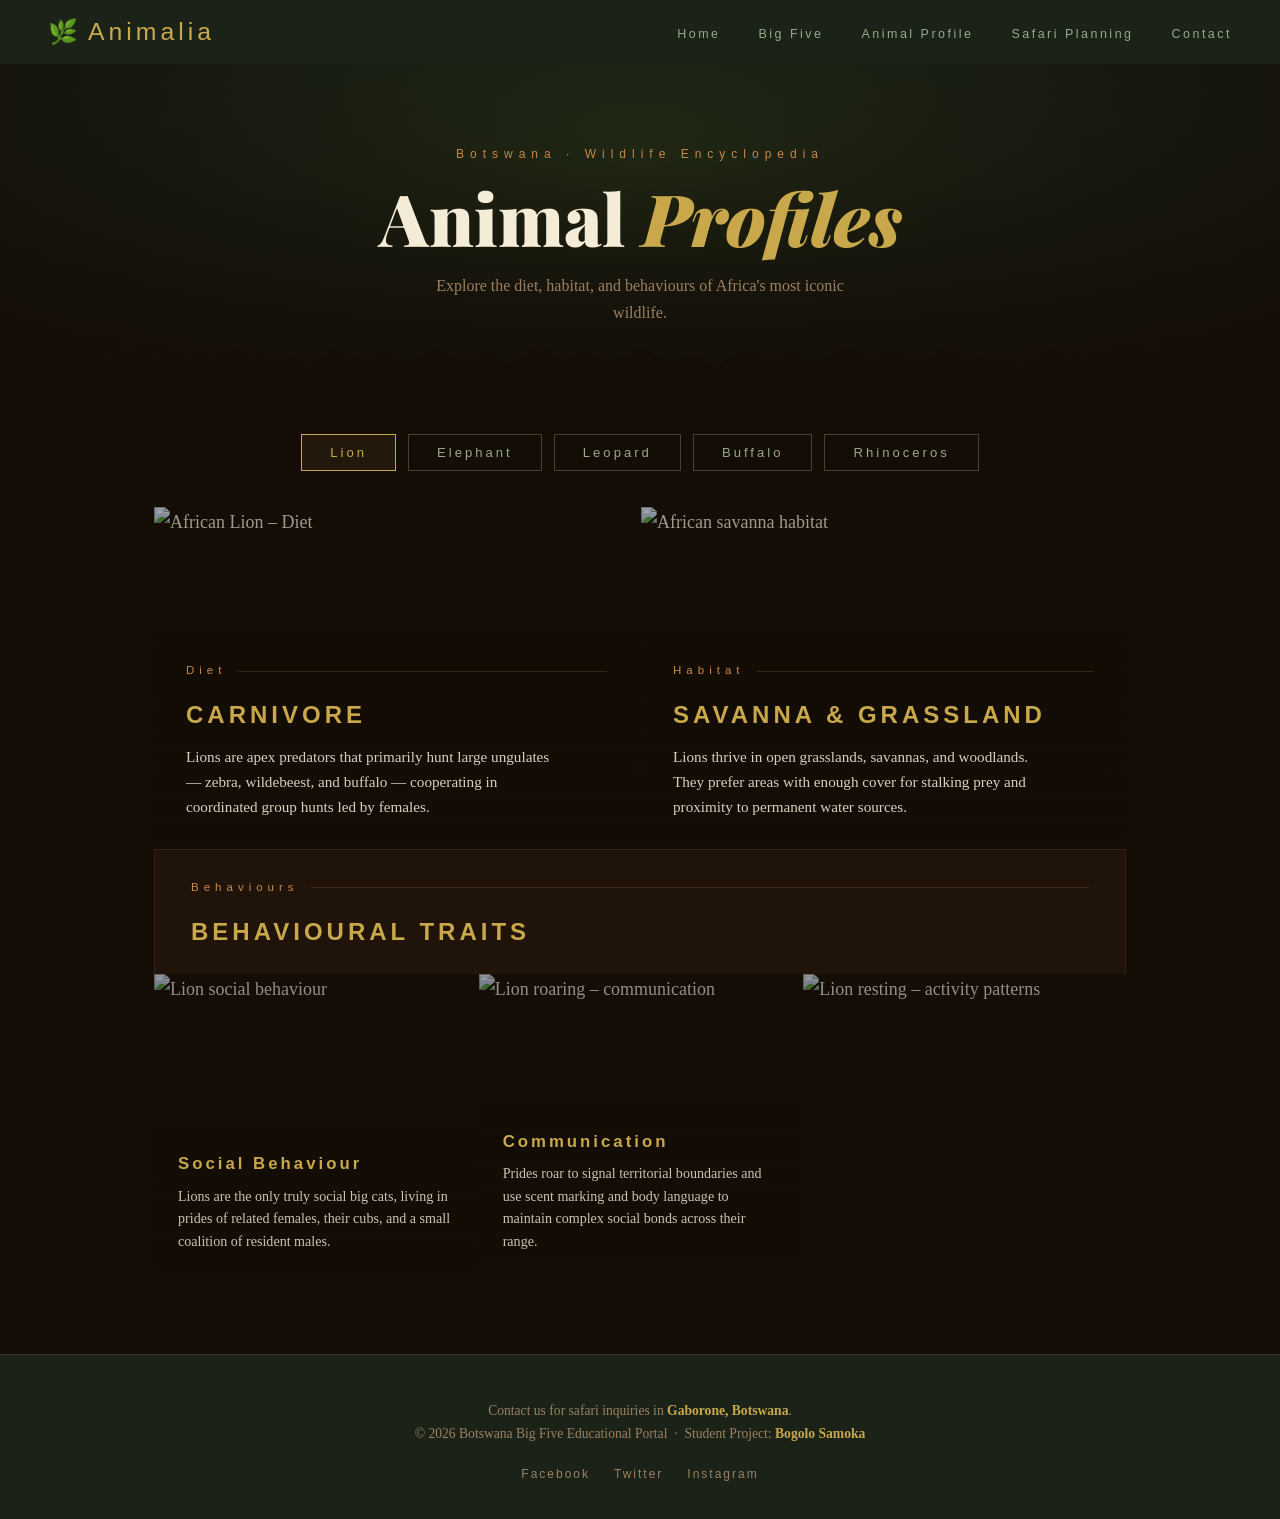
==== animalprofile.html @ 5bbbfb53 "Update animalprofile.html" ====
<!DOCTYPE html>
<html lang="en">
<head>
  <meta charset="UTF-8">
  <meta name="viewport" content="width=device-width, initial-scale=1.0">
  <title>Animal Profile | Animalia</title>
  <link rel="stylesheet" href="animalprofile.css">
  <link href="https://fonts.googleapis.com/css2?family=Playfair+Display:ital,wght@0,400;0,600;0,700;1,400&family=Jost:wght@300;400;500;600&display=swap" rel="stylesheet">
  
</head>
<body>

  <!-- ── HEADER ── -->
  <header>
    <div id="brand-area">
      <span class="leaf-icon">🌿</span>
      <h1>Animalia</h1>
    </div>
    <nav id="main-navigation">
      <ul>
        <li><a href="index.html">Home</a></li>
        <li><a href="bigfive.html">Big Five</a></li>
        <li><a href="animalprofile.html">Animal Profile</a></li>
        <li><a href="safari.html">Safari Planning</a></li>
        <li><a href="contact.html">Contact</a></li>
      </ul>
    </nav>
  </header>

  <!-- ── HERO ── -->
  <div class="page-hero">
    <span class="hero-tag">Botswana · Wildlife Encyclopedia</span>
    <h2>Animal <em>Profiles</em></h2>
    <p class="hero-sub">Explore the diet, habitat, and behaviours of Africa's most iconic wildlife.</p>
  </div>

  <!-- ── SELECTOR ── -->
  <nav id="animal-selector">
    <button class="active" onclick="showAnimal('lion', this)">Lion</button>
    <button onclick="showAnimal('elephant', this)">Elephant</button>
    <button onclick="showAnimal('leopard', this)">Leopard</button>
    <button onclick="showAnimal('buffalo', this)">Buffalo</button>
    <button onclick="showAnimal('rhino', this)">Rhinoceros</button>
  </nav>

  <main>

    <!-- ══════════════════════ LION ══════════════════════ -->
    <div id="panel-lion" class="animal-panel visible">

      <div class="info-row">
        <article id="lion-diet" class="info-card">
          <img src="https://www.krugerpark.co.za/images/male-lion-shem-compion-786x500.jpg?t=1779124045"
               alt="African Lion – Diet" loading="lazy">
          <div class="info-card-body">
            <div class="section-label">Diet</div>
            <h3>CARNIVORE</h3>
            <p>Lions are apex predators that primarily hunt large ungulates — zebra, wildebeest, and buffalo — cooperating in coordinated group hunts led by females.</p>
          </div>
        </article>

        <article id="lion-habitat" class="info-card">
          <img src="https://www.krugerpark.co.za/images/male-lion-shem-compion-786x500.jpg?t=1779124045"
               alt="African savanna habitat" loading="lazy">
          <div class="info-card-body">
            <div class="section-label">Habitat</div>
            <h3>SAVANNA &amp; GRASSLAND</h3>
            <p>Lions thrive in open grasslands, savannas, and woodlands. They prefer areas with enough cover for stalking prey and proximity to permanent water sources.</p>
          </div>
        </article>
      </div>

      <section class="behaviours-section">
        <div class="behaviours-header">
          <div class="section-label">Behaviours</div>
          <h3>BEHAVIOURAL TRAITS</h3>
        </div>
        <div class="behaviours-grid">
          <div class="behaviour-card">
            <img src="https://www.krugerpark.co.za/images/male-lion-shem-compion-786x500.jpg?t=1779124045"
                 alt="Lion social behaviour" loading="lazy">
            <div class="behaviour-card-body">
              <h4>Social Behaviour</h4>
              <p>Lions are the only truly social big cats, living in prides of related females, their cubs, and a small coalition of resident males.</p>
            </div>
          </div>
          <div class="behaviour-card">
            <img src="https://www.krugerpark.co.za/images/male-lion-shem-compion-786x500.jpg?t=1779124045"
                 alt="Lion roaring – communication" loading="lazy">
            <div class="behaviour-card-body">
              <h4>Communication</h4>
              <p>Prides roar to signal territorial boundaries and use scent marking and body language to maintain complex social bonds across their range.</p>
            </div>
          </div>
          <div class="behaviour-card">
            <img src="https://upload.wikimedia.org/wikipedia/commons/thumb/a/a7/Camponotus_flavomarginatus_ant.jpg/800px-Camponotus_flavomarginatus_ant.jpg"
                 alt="Lion resting – activity patterns" loading="lazy"
                 onerror="this.src='https://upload.wikimedia.org/wikipedia/commons/thumb/b/b2/Lion_waiting_in_Namibia.jpg/800px-Lion_waiting_in_Namibia.jpg'">
            <img src="https://www.krugerpark.co.za/images/male-lion-shem-compion-786x500.jpg?t=1779124045g"
                 alt="Lion resting – activity patterns" loading="lazy" style="position:absolute;inset:0;z-index:0;">
            <div class="behaviour-card-body" style="z-index:2;position:relative;">
              <h4>Activity Patterns</h4>
              <p>Lions are crepuscular — most active at dawn and dusk — and may rest for up to 20 hours per day to conserve energy in the heat.</p>
            </div>
          </div>
        </div>
      </section>
    </div>

    <!-- ══════════════════════ ELEPHANT ══════════════════════ -->
    <div id="panel-elephant" class="animal-panel">

      <div class="info-row">
        <article class="info-card">
          <img src="https://upload.wikimedia.org/wikipedia/commons/thumb/3/37/African_Bush_Elephant.jpg/1280px-African_Bush_Elephant.jpg"
               alt="African Elephant feeding" loading="lazy">
          <div class="info-card-body">
            <div class="section-label">Diet</div>
            <h3>HERBIVORE</h3>
            <p>Elephants are bulk herbivores consuming up to 136 kg of vegetation daily — grasses, leaves, bark, and fruit — spending up to 18 hours feeding.</p>
          </div>
        </article>

        <article class="info-card">
          <img src="https://www.krugerpark.co.za/images/elephant-bathing-roger-delaharpe-590x390.jpg?t=1779137424"
               alt="Elephant in savanna habitat" loading="lazy">
          <div class="info-card-body">
            <div class="section-label">Habitat</div>
            <h3>DIVERSE LANDSCAPES</h3>
            <p>African elephants inhabit diverse ecosystems — from the Chobe floodplains of Botswana to dense woodland and arid scrubland — always near water.</p>
          </div>
        </article>
      </div>

      <section class="behaviours-section">
        <div class="behaviours-header">
          <div class="section-label">Behaviours</div>
          <h3>BEHAVIOURAL TRAITS</h3>
        </div>
        <div class="behaviours-grid">
          <div class="behaviour-card">
            <img src="https://www.krugerpark.co.za/images/elephant-bathing-roger-delaharpe-590x390.jpg?t=1779137424"
                 alt="Elephant herd – social behaviour" loading="lazy">
            <div class="behaviour-card-body">
              <h4>Social Behaviour</h4>
              <p>Elephants live in matriarchal herds led by the oldest female. Family bonds are intense — herds cooperate in raising calves and defending against predators.</p>
            </div>
          </div>
          <div class="behaviour-card">
            <img src="https://www.krugerpark.co.za/images/elephant-bathing-roger-delaharpe-590x390.jpg?t=1779137424"
                 alt="Elephants communicating" loading="lazy">
            <div class="behaviour-card-body">
              <h4>Communication</h4>
              <p>Elephants communicate through low-frequency infrasound rumbles that travel kilometres, as well as touch, visual signals, and chemical cues.</p>
            </div>
          </div>
          <div class="behaviour-card">
            <img src="https://www.krugerpark.co.za/images/elephant-bathing-roger-delaharpe-590x390.jpg?t=1779137424"
                 alt="Elephant activity patterns" loading="lazy">
            <div class="behaviour-card-body">
              <h4>Activity Patterns</h4>
              <p>Largely diurnal but also active at night, elephants migrate seasonally following rainfall and vegetation, covering vast distances across borders.</p>
            </div>
          </div>
        </div>
      </section>
    </div>

    <!-- ══════════════════════ LEOPARD ══════════════════════ -->
    <div id="panel-leopard" class="animal-panel">

      <div class="info-row">
        <article class="info-card">
          <img src="https://www.krugerpark.co.za/images/leopard-stalking-shem-compion-590x390.jpg?t=1778982973"
               alt="Leopard hunting" loading="lazy">
          <div class="info-card-body">
            <div class="section-label">Diet</div>
            <h3>OPPORTUNISTIC CARNIVORE</h3>
            <p>Leopards are versatile hunters preying on over 90 recorded species — from small rodents to medium-sized antelope — and hoist kills into trees to avoid scavengers.</p>
          </div>
        </article>

        <article class="info-card">
          <img src="https://www.krugerpark.co.za/images/leopard-stalking-shem-compion-590x390.jpg?t=1778982973"
               alt="Leopard forest habitat" loading="lazy">
          <div class="info-card-body">
            <div class="section-label">Habitat</div>
            <h3>ADAPTABLE TERRAIN</h3>
            <p>The most habitat-adaptable big cat, leopards thrive in rainforest, thornbush, rocky outcrops, and semi-arid savanna from the Cape to the Sahara.</p>
          </div>
        </article>
      </div>

      <section class="behaviours-section">
        <div class="behaviours-header">
          <div class="section-label">Behaviours</div>
          <h3>BEHAVIOURAL TRAITS</h3>
        </div>
        <div class="behaviours-grid">
          <div class="behaviour-card">
            <img src="https://www.krugerpark.co.za/images/leopard-stalking-shem-compion-590x390.jpg?t=1778982973"
                 alt="Solitary leopard" loading="lazy">
            <div class="behaviour-card-body">
              <h4>Social Behaviour</h4>
              <p>Fiercely solitary and territorial, leopards overlap home ranges only briefly to mate. Females raise cubs alone for up to two years.</p>
            </div>
          </div>
          <div class="behaviour-card">
            <img src="https://www.krugerpark.co.za/images/leopard-stalking-shem-compion-590x390.jpg?t=1778982973"
                 alt="Leopard scent marking" loading="lazy">
            <div class="behaviour-card-body">
              <h4>Communication</h4>
              <p>Leopards communicate through rasping cough-like calls, scent deposits on trees, and scratch marks to advertise territory and reproductive status.</p>
            </div>
          </div>
          <div class="behaviour-card">
            <img src="https://www.krugerpark.co.za/images/leopard-stalking-shem-compion-590x390.jpg?t=1778982973"
                 alt="Nocturnal leopard" loading="lazy">
            <div class="behaviour-card-body">
              <h4>Activity Patterns</h4>
              <p>Primarily nocturnal and crepuscular, leopards rest in dense vegetation or trees during the heat of the day, making them exceptionally difficult to spot.</p>
            </div>
          </div>
        </div>
      </section>
    </div>

    <!-- ══════════════════════ BUFFALO ══════════════════════ -->
    <div id="panel-buffalo" class="animal-panel">

      <div class="info-row">
        <article class="info-card">
          <img src="https://www.krugerpark.co.za/images/buffalo-roger-de-la-harpe-590x390.jpg?t=1778924191"
               alt="African Buffalo grazing" loading="lazy">
          <div class="info-card-body">
            <div class="section-label">Diet</div>
            <h3>BULK GRAZER</h3>
            <p>Buffalo are non-selective bulk grazers consuming coarse, tall grasses that other ungulates avoid — a critical ecological role in managing savanna vegetation.</p>
          </div>
        </article>

        <article class="info-card">
          <img src="https://www.krugerpark.co.za/images/buffalo-roger-de-la-harpe-590x390.jpg?t=1778924191"
               alt="Buffalo grassland habitat" loading="lazy">
          <div class="info-card-body">
            <div class="section-label">Habitat</div>
            <h3>FLOODPLAINS &amp; WOODLAND</h3>
            <p>Buffalo depend on access to permanent water and nutritious grasses, inhabiting floodplains, riverine forest, and mixed bushveld across sub-Saharan Africa.</p>
          </div>
        </article>
      </div>

      <section class="behaviours-section">
        <div class="behaviours-header">
          <div class="section-label">Behaviours</div>
          <h3>BEHAVIOURAL TRAITS</h3>
        </div>
        <div class="behaviours-grid">
          <div class="behaviour-card">
            <img src="https://www.krugerpark.co.za/images/buffalo-roger-de-la-harpe-590x390.jpg?t=1778924191"
                 alt="Buffalo herd" loading="lazy">
            <div class="behaviour-card-body">
              <h4>Social Behaviour</h4>
              <p>Buffalo form massive herds of hundreds to thousands, displaying remarkable collective decision-making — the herd "votes" on direction of travel by standing and gazing.</p>
            </div>
          </div>
          <div class="behaviour-card">
            <img src="https://www.krugerpark.co.za/images/buffalo-roger-de-la-harpe-590x390.jpg?t=1778924191"
                 alt="Buffalo communication" loading="lazy">
            <div class="behaviour-card-body">
              <h4>Communication</h4>
              <p>Buffalo communicate using a range of bellows, grunts, and body postures. Alarm calls trigger rapid defensive formations to protect calves from predators.</p>
            </div>
          </div>
          <div class="behaviour-card">
            <img src="https://www.krugerpark.co.za/images/buffalo-roger-de-la-harpe-590x390.jpg?t=1778924191"
                 alt="Buffalo wallowing" loading="lazy">
            <div class="behaviour-card-body">
              <h4>Activity Patterns</h4>
              <p>Mainly crepuscular grazers, buffalo wallow in mud and water during the heat of the day — a behaviour that regulates body temperature and removes parasites.</p>
            </div>
          </div>
        </div>
      </section>
    </div>

    <!-- ══════════════════════ RHINO ══════════════════════ -->
    <div id="panel-rhino" class="animal-panel">

      <div class="info-row">
        <article class="info-card">
          <img src="https://www.krugerpark.co.za/images/rhino-family-roger-delaharpe-590x390.jpg?t=1779097775"
               alt="Black Rhinoceros browsing" loading="lazy">
          <div class="info-card-body">
            <div class="section-label">Diet</div>
            <h3>BROWSER</h3>
            <p>The black rhino is a selective browser, using its hooked prehensile upper lip to grasp leaves, shoots, and branches from thorny bushes and trees.</p>
          </div>
        </article>

        <article class="info-card">
          <img src="https://www.krugerpark.co.za/images/rhino-family-roger-delaharpe-590x390.jpg?t=1779097775"
               alt="Rhino in scrubland habitat" loading="lazy">
          <div class="info-card-body">
            <div class="section-label">Habitat</div>
            <h3>BUSHVELD &amp; THORNBUSH</h3>
            <p>Black rhinos favour dense thornbush, semi-arid scrubland, and rocky hillsides. Botswana's dedicated sanctuaries provide secure habitats for reintroduced populations.</p>
          </div>
        </article>
      </div>

      <section class="behaviours-section">
        <div class="behaviours-header">
          <div class="section-label">Behaviours</div>
          <h3>BEHAVIOURAL TRAITS</h3>
        </div>
        <div class="behaviours-grid">
          <div class="behaviour-card">
            <img src="https://www.krugerpark.co.za/images/rhino-family-roger-delaharpe-590x390.jpg?t=1779097775"
                 alt="Solitary rhino" loading="lazy">
            <div class="behaviour-card-body">
              <h4>Social Behaviour</h4>
              <p>Black rhinos are largely solitary and territorial. Mothers and calves form the only lasting bond, with calves remaining dependent for two to three years.</p>
            </div>
          </div>
          <div class="behaviour-card">
            <img src="https://www.krugerpark.co.za/images/rhino-family-roger-delaharpe-590x390.jpg?t=1779097775"
                 alt="Rhino scent marking" loading="lazy">
            <div class="behaviour-card-body">
              <h4>Communication</h4>
              <p>Rhinos rely heavily on scent — using dung middens and urine spraying to communicate territory, sex, and reproductive state to other individuals.</p>
            </div>
          </div>
          <div class="behaviour-card">
            <img src="https://www.krugerpark.co.za/images/rhino-family-roger-delaharpe-590x390.jpg?t=1779097775"
                 alt="Rhino wallowing" loading="lazy">
            <div class="behaviour-card-body">
              <h4>Activity Patterns</h4>
              <p>Rhinos are most active at night and during cooler morning and evening hours, spending midday wallowing in mud holes to stay cool and protect against insects.</p>
            </div>
          </div>
        </div>
      </section>
    </div>

  </main>

  <!-- ── FOOTER ── -->
  <footer>
    <section id="contact-info">
      <p>Contact us for safari inquiries in <strong>Gaborone, Botswana</strong>.</p>
      <p>&copy; 2026 Botswana Big Five Educational Portal &nbsp;·&nbsp; Student Project: <strong>Bogolo Samoka</strong></p>
    </section>
    <nav id="social-links">
      <a href="#">Facebook</a>
      <a href="#">Twitter</a>
      <a href="#">Instagram</a>
    </nav>
  </footer>

  <script>
    function showAnimal(id, btn) {
      // Hide all panels
      document.querySelectorAll('.animal-panel').forEach(p => p.classList.remove('visible'));
      // Deactivate all buttons
      document.querySelectorAll('#animal-selector button').forEach(b => b.classList.remove('active'));
      // Show selected panel
      const panel = document.getElementById('panel-' + id);
      if (panel) {
        panel.classList.add('visible');
        // Re-trigger animation
        panel.style.animation = 'none';
        panel.offsetHeight; // reflow
        panel.style.animation = '';
      }
      // Activate button
      btn.classList.add('active');
    }
  </script>

</body>
</html>
---- animalprofile.css ----
:root {
      --savanna:  #C8874A;
      --earth:    #7A4E2D;
      --dusk:     #2C1A0E;
      --night:    #140D06;
      --gold:     #c8a84b;
      --pale:     #F5ECD7;
      --muted:    #9C8060;
      --accent:   #D4601A;
      --header-bg:#1b2319;
      --nav-idle: #96aa88;
    }

    *, *::before, *::after { box-sizing: border-box; margin: 0; padding: 0; }
    html { scroll-behavior: smooth; }

    body {
      background-color: var(--night);
      color: var(--pale);
      font-family: 'Cormorant Garamond', Georgia, serif;
      font-size: 18px;
      line-height: 1.7;
      overflow-x: hidden;
    }

    /* ── HEADER ─────────────────────────────── */
    header {
      position: sticky;
      top: 0;
      z-index: 100;
      background: var(--header-bg);
      display: flex;
      align-items: center;
      justify-content: space-between;
      padding: 0 48px;
      height: 64px;
    }

    #brand-area {
      display: flex;
      align-items: center;
      gap: 10px;
    }

    #brand-area .leaf-icon { font-size: 1.5rem; line-height: 1; }

    #brand-area h1 {
      font-family: 'Bebas Neue', sans-serif;
      font-size: 1.55rem;
      font-weight: 400;
      color: var(--gold);
      letter-spacing: 4px;
    }

    nav ul {
      list-style: none;
      display: flex;
      gap: 38px;
      align-items: center;
    }

    nav a {
      font-family: 'Bebas Neue', sans-serif;
      font-size: 0.78rem;
      letter-spacing: 2.5px;
      color: var(--nav-idle);
      text-decoration: none;
      transition: color 0.25s;
      position: relative;
      padding-bottom: 3px;
    }

    nav a:hover { color: var(--gold); }

    nav a.active { color: var(--gold); }

    nav a.active::after {
      content: '';
      position: absolute;
      bottom: -4px;
      left: 0; right: 0;
      height: 2px;
      background: var(--gold);
      border-radius: 1px;
    }

    /* ── PAGE HERO ───────────────────────────── */
    .page-hero {
      position: relative;
      text-align: center;
      padding: 80px 5vw 60px;
      background:
        linear-gradient(to bottom, rgba(20,13,6,0.3) 0%, rgba(20,13,6,0.9) 100%),
        radial-gradient(ellipse at 50% 30%, #2a3d1e 0%, #1a2318 50%, #140D06 100%);
      overflow: hidden;
    }

    .page-hero::after {
      content: '';
      position: absolute;
      bottom: 0; left: 0; right: 0;
      height: 48px;
      background: var(--night);
      clip-path: polygon(0 100%, 0 55%, 2% 35%, 4% 55%, 6% 25%, 8% 48%, 10% 18%, 12% 42%, 14% 32%, 16% 52%, 18% 22%, 20% 46%, 22% 35%, 24% 58%, 26% 25%, 28% 45%, 30% 32%, 32% 52%, 34% 20%, 36% 47%, 38% 30%, 40% 53%, 42% 16%, 44% 42%, 46% 28%, 48% 50%, 50% 22%, 52% 47%, 54% 35%, 56% 58%, 58% 25%, 60% 45%, 62% 32%, 64% 52%, 66% 18%, 68% 42%, 70% 30%, 72% 52%, 74% 20%, 76% 47%, 78% 35%, 80% 58%, 82% 25%, 84% 45%, 86% 32%, 88% 52%, 90% 22%, 92% 47%, 94% 38%, 96% 52%, 98% 28%, 100% 48%, 100% 100%);
    }

    .hero-tag {
      font-family: 'Bebas Neue', sans-serif;
      letter-spacing: 6px;
      font-size: 0.75rem;
      color: var(--savanna);
      margin-bottom: 14px;
      display: block;
    }

    .page-hero h2 {
      font-family: 'Playfair Display', serif;
      font-size: clamp(2.4rem, 6vw, 4.5rem);
      font-weight: 900;
      color: var(--pale);
      line-height: 1.1;
      margin-bottom: 14px;
    }

    .page-hero h2 em { font-style: italic; color: var(--gold); }

    .hero-sub {
      font-size: 1rem;
      color: var(--muted);
      font-weight: 300;
      max-width: 460px;
      margin: 0 auto;
    }

    /* ── ANIMAL SELECTOR ─────────────────────── */
    #animal-selector {
      display: flex;
      justify-content: center;
      gap: 12px;
      flex-wrap: wrap;
      padding: 48px 5vw 36px;
    }

    #animal-selector button {
      font-family: 'Bebas Neue', sans-serif;
      font-size: 0.82rem;
      letter-spacing: 3px;
      background: transparent;
      color: var(--nav-idle);
      border: 1px solid rgba(150, 170, 136, 0.35);
      padding: 10px 28px;
      cursor: pointer;
      transition: all 0.25s;
      position: relative;
      overflow: hidden;
    }

    #animal-selector button::before {
      content: '';
      position: absolute;
      inset: 0;
      background: rgba(200, 168, 75, 0.08);
      transform: scaleX(0);
      transform-origin: left;
      transition: transform 0.25s;
    }

    #animal-selector button:hover::before,
    #animal-selector button.active::before { transform: scaleX(1); }

    #animal-selector button:hover,
    #animal-selector button.active {
      color: var(--gold);
      border-color: var(--gold);
    }

    /* ── ANIMAL PANEL ────────────────────────── */
    .animal-panel {
      display: none;
      max-width: 1100px;
      margin: 0 auto;
      padding: 0 5vw 80px;
      animation: fadeUp 0.45s ease both;
    }

    .animal-panel.visible { display: block; }

    @keyframes fadeUp {
      from { opacity: 0; transform: translateY(22px); }
      to   { opacity: 1; transform: translateY(0); }
    }

    /* ── SECTION LABEL ───────────────────────── */
    .section-label {
      font-family: 'Bebas Neue', sans-serif;
      font-size: 0.72rem;
      letter-spacing: 5px;
      color: var(--savanna);
      display: flex;
      align-items: center;
      gap: 12px;
      margin-bottom: 14px;
    }

    .section-label::after {
      content: '';
      flex: 1;
      height: 1px;
      background: rgba(200,135,74,0.2);
    }

    /* ── DIET & HABITAT ROW ──────────────────── */
    .info-row {
      display: grid;
      grid-template-columns: 1fr 1fr;
      gap: 2px;
      margin-bottom: 2px;
    }

    .info-card {
      position: relative;
      overflow: hidden;
      height: 340px;
    }

    .info-card img {
      width: 100%;
      height: 100%;
      object-fit: cover;
      display: block;
      filter: brightness(0.65) saturate(0.9);
      transition: filter 0.5s, transform 0.6s;
    }

    .info-card:hover img {
      filter: brightness(0.55) saturate(1.1);
      transform: scale(1.04);
    }

    .info-card-body {
      position: absolute;
      bottom: 0; left: 0; right: 0;
      padding: 28px 32px;
      background: linear-gradient(to top, rgba(20,13,6,0.92) 0%, rgba(20,13,6,0.5) 60%, transparent 100%);
    }

    .info-card-body h3 {
      font-family: 'Bebas Neue', sans-serif;
      font-size: 1.5rem;
      letter-spacing: 4px;
      color: var(--gold);
      margin-bottom: 8px;
    }

    .info-card-body p {
      font-size: 0.95rem;
      font-weight: 300;
      color: rgba(245,236,215,0.88);
      line-height: 1.65;
      max-width: 380px;
    }

    /* ── BEHAVIOURS GRID ─────────────────────── */
    .behaviours-section {
      margin-top: 2px;
    }

    .behaviours-header {
      background: rgba(44,26,14,0.5);
      border: 1px solid rgba(200,135,74,0.12);
      padding: 28px 36px 22px;
      border-bottom: none;
    }

    .behaviours-header h3 {
      font-family: 'Bebas Neue', sans-serif;
      font-size: 1.5rem;
      letter-spacing: 4px;
      color: var(--gold);
    }

    .behaviours-grid {
      display: grid;
      grid-template-columns: repeat(3, 1fr);
      gap: 2px;
    }

    .behaviour-card {
      position: relative;
      overflow: hidden;
      height: 300px;
    }

    .behaviour-card img {
      width: 100%;
      height: 100%;
      object-fit: cover;
      display: block;
      filter: brightness(0.6) saturate(0.85);
      transition: filter 0.4s, transform 0.5s;
    }

    .behaviour-card:hover img {
      filter: brightness(0.5) saturate(1.1);
      transform: scale(1.05);
    }

    .behaviour-card-body {
      position: absolute;
      bottom: 0; left: 0; right: 0;
      padding: 22px 24px;
      background: linear-gradient(to top, rgba(20,13,6,0.95) 0%, rgba(20,13,6,0.55) 60%, transparent 100%);
    }

    .behaviour-card-body h4 {
      font-family: 'Bebas Neue', sans-serif;
      font-size: 1.05rem;
      letter-spacing: 3px;
      color: var(--gold);
      margin-bottom: 6px;
    }

    .behaviour-card-body p {
      font-size: 0.88rem;
      font-weight: 300;
      color: rgba(245,236,215,0.82);
      line-height: 1.6;
    }

    /* ── FOOTER ──────────────────────────────── */
    footer {
      background: #1b2319;
      border-top: 1px solid rgba(200,168,75,0.18);
      padding: 44px 5vw 32px;
      display: flex;
      flex-direction: column;
      align-items: center;
      gap: 18px;
      text-align: center;
    }

    footer p {
      font-size: 0.85rem;
      color: var(--muted);
      font-weight: 300;
    }

    footer p strong { color: var(--gold); font-weight: 600; }

    #social-links { display: flex; gap: 24px; }

    #social-links a {
      font-family: 'Bebas Neue', sans-serif;
      font-size: 0.75rem;
      letter-spacing: 2px;
      color: var(--muted);
      text-decoration: none;
      transition: color 0.3s;
    }

    #social-links a:hover { color: var(--gold); }

    /* ── RESPONSIVE ──────────────────────────── */
    @media (max-width: 768px) {
      header { padding: 0 20px; }
      nav ul { gap: 16px; }
      .info-row { grid-template-columns: 1fr; }
      .behaviours-grid { grid-template-columns: 1fr; }
      .info-card { height: 260px; }
      .behaviour-card { height: 240px; }
    }
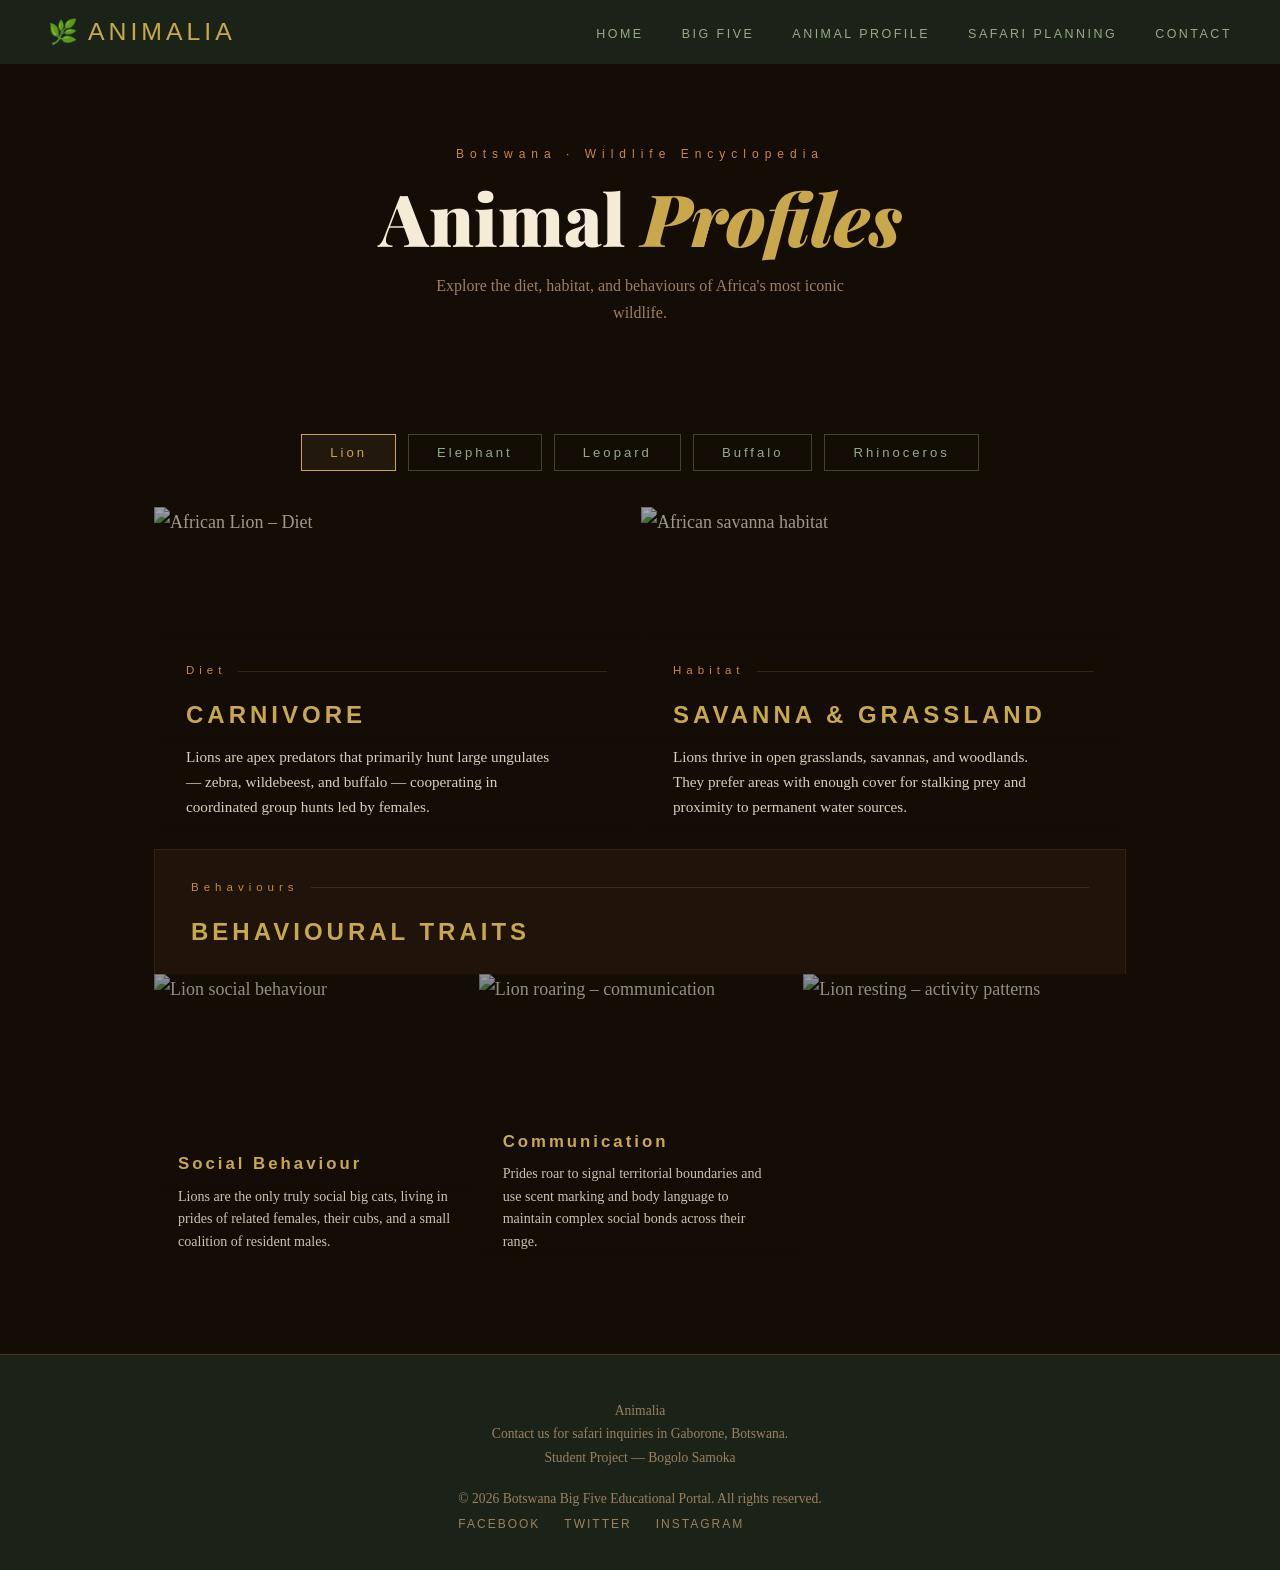
==== commit 537ddd9e: "Update animalprofile.html" ====
--- a/animalprofile.html
+++ b/animalprofile.html
@@ -112,7 +112,7 @@
 
       <div class="info-row">
         <article class="info-card">
-          <img src="https://upload.wikimedia.org/wikipedia/commons/thumb/3/37/African_Bush_Elephant.jpg/1280px-African_Bush_Elephant.jpg"
+          <img src="https://www.krugerpark.co.za/images/elephant-bathing-roger-delaharpe-590x390.jpg?t=1779137424"
                alt="African Elephant feeding" loading="lazy">
           <div class="info-card-body">
             <div class="section-label">Diet</div>
@@ -345,18 +345,22 @@
 
   </main>
 
-  <!-- ── FOOTER ── -->
-  <footer>
-    <section id="contact-info">
-      <p>Contact us for safari inquiries in <strong>Gaborone, Botswana</strong>.</p>
-      <p>&copy; 2026 Botswana Big Five Educational Portal &nbsp;·&nbsp; Student Project: <strong>Bogolo Samoka</strong></p>
-    </section>
+ <!-- FOOTER -->
+<footer>
+  <aside class="footer-left">
+    <p class="footer-brand">Animalia</p>
+    <p>Contact us for safari inquiries in Gaborone, Botswana.<br>Student Project — Bogolo Samoka</p>
+  </aside>
+  <aside class="footer-right">
+    <p>&copy; 2026 Botswana Big Five Educational Portal. All rights reserved.</p>
     <nav id="social-links">
       <a href="#">Facebook</a>
       <a href="#">Twitter</a>
       <a href="#">Instagram</a>
     </nav>
-  </footer>
+  </aside>
+</footer>
+
 
   <script>
     function showAnimal(id, btn) {
--- a/animalprofile.css
+++ b/animalprofile.css
@@ -1,371 +1,466 @@
-:root {
-      --savanna:  #C8874A;
-      --earth:    #7A4E2D;
-      --dusk:     #2C1A0E;
-      --night:    #140D06;
-      --gold:     #c8a84b;
-      --pale:     #F5ECD7;
-      --muted:    #9C8060;
-      --accent:   #D4601A;
-      --header-bg:#1b2319;
-      --nav-idle: #96aa88;
-    }
-
-    *, *::before, *::after { box-sizing: border-box; margin: 0; padding: 0; }
-    html { scroll-behavior: smooth; }
-
-    body {
-      background-color: var(--night);
-      color: var(--pale);
-      font-family: 'Cormorant Garamond', Georgia, serif;
-      font-size: 18px;
-      line-height: 1.7;
-      overflow-x: hidden;
-    }
-
-    /* ── HEADER ─────────────────────────────── */
-    header {
-      position: sticky;
-      top: 0;
-      z-index: 100;
-      background: var(--header-bg);
-      display: flex;
-      align-items: center;
-      justify-content: space-between;
-      padding: 0 48px;
-      height: 64px;
-    }
-
-    #brand-area {
-      display: flex;
-      align-items: center;
-      gap: 10px;
-    }
-
-    #brand-area .leaf-icon { font-size: 1.5rem; line-height: 1; }
-
-    #brand-area h1 {
-      font-family: 'Bebas Neue', sans-serif;
-      font-size: 1.55rem;
-      font-weight: 400;
-      color: var(--gold);
-      letter-spacing: 4px;
-    }
-
-    nav ul {
-      list-style: none;
-      display: flex;
-      gap: 38px;
-      align-items: center;
-    }
-
-    nav a {
-      font-family: 'Bebas Neue', sans-serif;
-      font-size: 0.78rem;
-      letter-spacing: 2.5px;
-      color: var(--nav-idle);
-      text-decoration: none;
-      transition: color 0.25s;
-      position: relative;
-      padding-bottom: 3px;
-    }
-
-    nav a:hover { color: var(--gold); }
-
-    nav a.active { color: var(--gold); }
-
-    nav a.active::after {
-      content: '';
-      position: absolute;
-      bottom: -4px;
-      left: 0; right: 0;
-      height: 2px;
-      background: var(--gold);
-      border-radius: 1px;
-    }
-
-    /* ── PAGE HERO ───────────────────────────── */
-    .page-hero {
-      position: relative;
-      text-align: center;
-      padding: 80px 5vw 60px;
-      background:
-        linear-gradient(to bottom, rgba(20,13,6,0.3) 0%, rgba(20,13,6,0.9) 100%),
-        radial-gradient(ellipse at 50% 30%, #2a3d1e 0%, #1a2318 50%, #140D06 100%);
-      overflow: hidden;
-    }
-
-    .page-hero::after {
-      content: '';
-      position: absolute;
-      bottom: 0; left: 0; right: 0;
-      height: 48px;
-      background: var(--night);
-      clip-path: polygon(0 100%, 0 55%, 2% 35%, 4% 55%, 6% 25%, 8% 48%, 10% 18%, 12% 42%, 14% 32%, 16% 52%, 18% 22%, 20% 46%, 22% 35%, 24% 58%, 26% 25%, 28% 45%, 30% 32%, 32% 52%, 34% 20%, 36% 47%, 38% 30%, 40% 53%, 42% 16%, 44% 42%, 46% 28%, 48% 50%, 50% 22%, 52% 47%, 54% 35%, 56% 58%, 58% 25%, 60% 45%, 62% 32%, 64% 52%, 66% 18%, 68% 42%, 70% 30%, 72% 52%, 74% 20%, 76% 47%, 78% 35%, 80% 58%, 82% 25%, 84% 45%, 86% 32%, 88% 52%, 90% 22%, 92% 47%, 94% 38%, 96% 52%, 98% 28%, 100% 48%, 100% 100%);
-    }
-
-    .hero-tag {
-      font-family: 'Bebas Neue', sans-serif;
-      letter-spacing: 6px;
-      font-size: 0.75rem;
-      color: var(--savanna);
-      margin-bottom: 14px;
-      display: block;
-    }
-
-    .page-hero h2 {
-      font-family: 'Playfair Display', serif;
-      font-size: clamp(2.4rem, 6vw, 4.5rem);
-      font-weight: 900;
-      color: var(--pale);
-      line-height: 1.1;
-      margin-bottom: 14px;
-    }
-
-    .page-hero h2 em { font-style: italic; color: var(--gold); }
-
-    .hero-sub {
-      font-size: 1rem;
-      color: var(--muted);
-      font-weight: 300;
-      max-width: 460px;
-      margin: 0 auto;
-    }
-
-    /* ── ANIMAL SELECTOR ─────────────────────── */
-    #animal-selector {
-      display: flex;
-      justify-content: center;
-      gap: 12px;
-      flex-wrap: wrap;
-      padding: 48px 5vw 36px;
-    }
-
-    #animal-selector button {
-      font-family: 'Bebas Neue', sans-serif;
-      font-size: 0.82rem;
-      letter-spacing: 3px;
-      background: transparent;
-      color: var(--nav-idle);
-      border: 1px solid rgba(150, 170, 136, 0.35);
-      padding: 10px 28px;
-      cursor: pointer;
-      transition: all 0.25s;
-      position: relative;
-      overflow: hidden;
-    }
-
-    #animal-selector button::before {
-      content: '';
-      position: absolute;
-      inset: 0;
-      background: rgba(200, 168, 75, 0.08);
-      transform: scaleX(0);
-      transform-origin: left;
-      transition: transform 0.25s;
-    }
-
-    #animal-selector button:hover::before,
-    #animal-selector button.active::before { transform: scaleX(1); }
-
-    #animal-selector button:hover,
-    #animal-selector button.active {
-      color: var(--gold);
-      border-color: var(--gold);
-    }
-
-    /* ── ANIMAL PANEL ────────────────────────── */
-    .animal-panel {
-      display: none;
-      max-width: 1100px;
-      margin: 0 auto;
-      padding: 0 5vw 80px;
-      animation: fadeUp 0.45s ease both;
-    }
-
-    .animal-panel.visible { display: block; }
-
-    @keyframes fadeUp {
-      from { opacity: 0; transform: translateY(22px); }
-      to   { opacity: 1; transform: translateY(0); }
-    }
-
-    /* ── SECTION LABEL ───────────────────────── */
-    .section-label {
-      font-family: 'Bebas Neue', sans-serif;
-      font-size: 0.72rem;
-      letter-spacing: 5px;
-      color: var(--savanna);
-      display: flex;
-      align-items: center;
-      gap: 12px;
-      margin-bottom: 14px;
-    }
-
-    .section-label::after {
-      content: '';
-      flex: 1;
-      height: 1px;
-      background: rgba(200,135,74,0.2);
-    }
-
-    /* ── DIET & HABITAT ROW ──────────────────── */
-    .info-row {
-      display: grid;
-      grid-template-columns: 1fr 1fr;
-      gap: 2px;
-      margin-bottom: 2px;
-    }
-
-    .info-card {
-      position: relative;
-      overflow: hidden;
-      height: 340px;
-    }
-
-    .info-card img {
-      width: 100%;
-      height: 100%;
-      object-fit: cover;
-      display: block;
-      filter: brightness(0.65) saturate(0.9);
-      transition: filter 0.5s, transform 0.6s;
-    }
-
-    .info-card:hover img {
-      filter: brightness(0.55) saturate(1.1);
-      transform: scale(1.04);
-    }
-
-    .info-card-body {
-      position: absolute;
-      bottom: 0; left: 0; right: 0;
-      padding: 28px 32px;
-      background: linear-gradient(to top, rgba(20,13,6,0.92) 0%, rgba(20,13,6,0.5) 60%, transparent 100%);
-    }
-
-    .info-card-body h3 {
-      font-family: 'Bebas Neue', sans-serif;
-      font-size: 1.5rem;
-      letter-spacing: 4px;
-      color: var(--gold);
-      margin-bottom: 8px;
-    }
-
-    .info-card-body p {
-      font-size: 0.95rem;
-      font-weight: 300;
-      color: rgba(245,236,215,0.88);
-      line-height: 1.65;
-      max-width: 380px;
-    }
-
-    /* ── BEHAVIOURS GRID ─────────────────────── */
-    .behaviours-section {
-      margin-top: 2px;
-    }
-
-    .behaviours-header {
-      background: rgba(44,26,14,0.5);
-      border: 1px solid rgba(200,135,74,0.12);
-      padding: 28px 36px 22px;
-      border-bottom: none;
-    }
-
-    .behaviours-header h3 {
-      font-family: 'Bebas Neue', sans-serif;
-      font-size: 1.5rem;
-      letter-spacing: 4px;
-      color: var(--gold);
-    }
-
-    .behaviours-grid {
-      display: grid;
-      grid-template-columns: repeat(3, 1fr);
-      gap: 2px;
-    }
-
-    .behaviour-card {
-      position: relative;
-      overflow: hidden;
-      height: 300px;
-    }
-
-    .behaviour-card img {
-      width: 100%;
-      height: 100%;
-      object-fit: cover;
-      display: block;
-      filter: brightness(0.6) saturate(0.85);
-      transition: filter 0.4s, transform 0.5s;
-    }
-
-    .behaviour-card:hover img {
-      filter: brightness(0.5) saturate(1.1);
-      transform: scale(1.05);
-    }
-
-    .behaviour-card-body {
-      position: absolute;
-      bottom: 0; left: 0; right: 0;
-      padding: 22px 24px;
-      background: linear-gradient(to top, rgba(20,13,6,0.95) 0%, rgba(20,13,6,0.55) 60%, transparent 100%);
-    }
-
-    .behaviour-card-body h4 {
-      font-family: 'Bebas Neue', sans-serif;
-      font-size: 1.05rem;
-      letter-spacing: 3px;
-      color: var(--gold);
-      margin-bottom: 6px;
-    }
-
-    .behaviour-card-body p {
-      font-size: 0.88rem;
-      font-weight: 300;
-      color: rgba(245,236,215,0.82);
-      line-height: 1.6;
-    }
-
-    /* ── FOOTER ──────────────────────────────── */
-    footer {
-      background: #1b2319;
-      border-top: 1px solid rgba(200,168,75,0.18);
-      padding: 44px 5vw 32px;
-      display: flex;
-      flex-direction: column;
-      align-items: center;
-      gap: 18px;
-      text-align: center;
-    }
-
-    footer p {
-      font-size: 0.85rem;
-      color: var(--muted);
-      font-weight: 300;
-    }
-
-    footer p strong { color: var(--gold); font-weight: 600; }
-
-    #social-links { display: flex; gap: 24px; }
-
-    #social-links a {
-      font-family: 'Bebas Neue', sans-serif;
-      font-size: 0.75rem;
-      letter-spacing: 2px;
-      color: var(--muted);
-      text-decoration: none;
-      transition: color 0.3s;
-    }
-
-    #social-links a:hover { color: var(--gold); }
-
-    /* ── RESPONSIVE ──────────────────────────── */
-    @media (max-width: 768px) {
-      header { padding: 0 20px; }
-      nav ul { gap: 16px; }
-      .info-row { grid-template-columns: 1fr; }
-      .behaviours-grid { grid-template-columns: 1fr; }
-      .info-card { height: 260px; }
-      .behaviour-card { height: 240px; }
-    }+
+/* ==========================================================================
+   1. GLOBAL RESET
+   ========================================================================== */
+
+*,
+*::before,
+*::after {
+  box-sizing: border-box;
+  margin: 0;
+  padding: 0;
+}
+
+html {
+  scroll-behavior: smooth;
+}
+
+body {
+  background-color: #140D06;
+  color: #F5ECD7;
+  font-family: 'Cormorant Garamond', Georgia, serif;
+  font-size: 18px;
+  line-height: 1.7;
+  overflow-x: hidden;
+}
+
+/* Global Font Type Enforcements */
+#brand-area h1,
+nav a,
+.hero-eyebrow,
+.section-eyebrow,
+.form-group label,
+.submit-btn,
+#social-links a {
+  font-family: 'Bebas Neue', sans-serif;
+}
+
+.page-hero h2,
+.section-title,
+.info-card h5,
+.faq-question {
+  font-family: 'Playfair Display', serif;
+}
+
+/* ==========================================================================
+   2. HEADER & NAVIGATION
+   ========================================================================== */
+
+header {
+  position: sticky;
+  top: 0;
+  z-index: 200;
+  background: #1b2319;
+  display: flex;
+  align-items: center;
+  justify-content: space-between;
+  padding: 0 48px;
+  height: 64px;
+}
+
+#brand-area {
+  display: flex;
+  align-items: center;
+  gap: 10px;
+  text-decoration: none;
+}
+
+#brand-area span {
+  color:  #c8a84b;
+  font-size: 1.5rem;
+  line-height: 1;
+}
+
+#brand-area h1 {
+  font-size: 1.55rem;
+  font-weight: 400;
+  color:  #c8a84b;
+  letter-spacing: 4px;
+  text-transform: uppercase;
+}
+
+nav ul {
+  list-style: none;
+  display: flex;
+  gap: 38px;
+  align-items: center;
+}
+
+nav a {
+  font-size: 0.78rem;
+  letter-spacing: 2.5px;
+  color:  #96aa88;
+  text-decoration: none;
+  transition: color 0.25s;
+  position: relative;
+  padding: 4px 0;
+  text-transform: uppercase;
+}
+
+nav a:hover,
+nav a.active {
+  color:  #c8a84b;
+}
+
+nav a.active::after {
+  content: '';
+  position: absolute;
+  bottom: -4px;
+  left: 0;
+  right: 0;
+  height: 2px;
+  background: #c8a84b;
+  border-radius: 1px;
+}
+
+
+/* ==========================================================================
+   3. PAGE HERO
+   ========================================================================== */
+
+.page-hero {
+  position: relative;
+  text-align: center;
+  padding: 80px 5vw 60px;
+  background:
+    linear-gradient(to bottom, rgba(20, 13, 6, 0.3) 0%, rgba(20, 13, 6, 0.9) 100%),
+    radial-gradient(ellipse at 50% 30%, #2a3d1e 0%, #1a2318 50%, #140D06 100__);
+  overflow: hidden;
+}
+
+.page-hero::after {
+  content: '';
+  position: absolute;
+  bottom: 0;
+  left: 0;
+  right: 0;
+  height: 48px;
+  background:  #140D06;
+  clip-path: polygon(0 100%, 0 55%, 2% 35%, 4% 55%, 6% 25%, 8% 48%, 10% 18%, 12% 42%, 14% 32%, 16% 52%, 18% 22%, 20% 46%, 22% 35%, 24% 58%, 26% 25%, 28% 45%, 30% 32%, 32% 52%, 34% 20%, 36% 47%, 38% 30%, 40% 53%, 42% 16%, 44% 42%, 46% 28%, 48% 50%, 50% 22%, 52% 47%, 54% 35%, 56% 58%, 58% 25%, 60% 45%, 62% 32%, 64% 52%, 66% 18%, 68% 42%, 70% 30%, 72% 52%, 74% 20%, 76% 47%, 78% 35%, 80% 58%, 82% 25%, 84% 45%, 86% 32%, 88% 52%, 90% 22%, 92% 47%, 94% 38%, 96% 52%, 98% 28%, 100% 48%, 100% 100%);
+}
+
+.hero-tag {
+  font-family: 'Bebas Neue', sans-serif;
+  letter-spacing: 6px;
+  font-size: 0.75rem;
+  color: #C8874A;
+  margin-bottom: 14px;
+  display: block;
+}
+
+.page-hero h2 {
+  font-family: 'Playfair Display', serif;
+  font-size: clamp(2.4rem, 6vw, 4.5rem);
+  font-weight: 900;
+  color: #F5ECD7; 
+  line-height: 1.1;
+  margin-bottom: 14px;
+}
+
+.page-hero h2 em {
+  font-style: italic;
+  color: #C8a84b;
+}
+
+.hero-sub {
+  font-size: 1rem;
+  color: #9C8060;
+  font-weight: 300;
+  max-width: 460px;
+  margin: 0 auto;
+}
+
+/* ==========================================================================
+   4. ANIMAL SELECTOR INTERFACE
+   ========================================================================== */
+
+#animal-selector {
+  display: flex;
+  justify-content: center;
+  gap: 12px;
+  flex-wrap: wrap;
+  padding: 48px 5vw 36px;
+}
+
+#animal-selector button {
+  font-family: 'Bebas Neue', sans-serif;
+  font-size: 0.82rem;
+  letter-spacing: 3px;
+  background: transparent;
+  color: #96aa88;
+  border: 1px solid rgba(150, 170, 136, 0.35);
+  padding: 10px 28px;
+  cursor: pointer;
+  transition: all 0.25s;
+  position: relative;
+  overflow: hidden;
+}
+
+#animal-selector button::before {
+  content: '';
+  position: absolute;
+  inset: 0;
+  background: rgba(200, 168, 75, 0.08);
+  transform: scaleX(0);
+  transform-origin: left;
+  transition: transform 0.25s;
+}
+
+#animal-selector button:hover::before,
+#animal-selector button.active::before {
+  transform: scaleX(1);
+}
+
+#animal-selector button:hover,
+#animal-selector button.active {
+  color: #C8a84b;
+  border-color: #C8a84b;
+}
+
+/* ==========================================================================
+   5. ANIMAL CONTENT PANELS
+   ========================================================================== */
+
+.animal-panel {
+  display: none;
+  max-width: 1100px;
+  margin: 0 auto;
+  padding: 0 5vw 80px;
+  animation: fadeUp 0.45s ease both;
+}
+
+.animal-panel.visible {
+  display: block;
+}
+
+@keyframes fadeUp {
+  from {
+    opacity: 0;
+    transform: translateY(22px);
+  }
+  to {
+    opacity: 1;
+    transform: translateY(0);
+  }
+}
+
+.section-label {
+  font-family: 'Bebas Neue', sans-serif;
+  font-size: 0.72rem;
+  letter-spacing: 5px;
+  color: #C8874A;
+  display: flex;
+  align-items: center;
+  gap: 12px;
+  margin-bottom: 14px;
+}
+
+.section-label::after {
+  content: '';
+  flex: 1;
+  height: 1px;
+  background: rgba(200, 135, 74, 0.2);
+}
+
+/* ==========================================================================
+   6. INFO CARDS (DIET & HABITAT)
+   ========================================================================== */
+
+.info-row {
+  display: grid;
+  grid-template-columns: 1fr 1fr;
+  gap: 2px;
+  margin-bottom: 2px;
+}
+
+.info-card {
+  position: relative;
+  overflow: hidden;
+  height: 340px;
+}
+
+.info-card img {
+  width: 100%;
+  height: 100%;
+  object-fit: cover;
+  display: block;
+  filter: brightness(0.65) saturate(0.9);
+  transition: filter 0.5s, transform 0.6s;
+}
+
+.info-card:hover img {
+  filter: brightness(0.55) saturate(1.1);
+  transform: scale(1.04);
+}
+
+.info-card-body {
+  position: absolute;
+  bottom: 0;
+  left: 0;
+  right: 0;
+  padding: 28px 32px;
+  background: linear-gradient(to top, rgba(20, 13, 6, 0.92) 0%, rgba(20, 13, 6, 0.5) 60%, transparent 100%);
+}
+
+.info-card-body h3 {
+  font-family: 'Bebas Neue', sans-serif;
+  font-size: 1.5rem;
+  letter-spacing: 4px;
+  color: #C8a84b;
+  margin-bottom: 8px;
+}
+
+.info-card-body p {
+  font-size: 0.95rem;
+  font-weight: 300;
+  color: rgba(245, 236, 215, 0.88);
+  line-height: 1.65;
+  max-width: 380px;
+}
+
+/* ==========================================================================
+   7. BEHAVIOURS LAYOUT
+   ========================================================================== */
+
+.behaviours-section {
+  margin-top: 2px;
+}
+
+.behaviours-header {
+  background: rgba(44, 26, 14, 0.5);
+  border: 1px solid rgba(200, 135, 74, 0.12);
+  padding: 28px 36px 22px;
+  border-bottom: none;
+}
+
+.behaviours-header h3 {
+  font-family: 'Bebas Neue', sans-serif;
+  font-size: 1.5rem;
+  letter-spacing: 4px;
+  color: #C8a84b;
+}
+
+.behaviours-grid {
+  display: grid;
+  grid-template-columns: repeat(3, 1fr);
+  gap: 2px;
+}
+
+.behaviour-card {
+  position: relative;
+  overflow: hidden;
+  height: 300px;
+}
+
+.behaviour-card img {
+  width: 100%;
+  height: 100%;
+  object-fit: cover;
+  display: block;
+  filter: brightness(0.6) saturate(0.85);
+  transition: filter 0.4s, transform 0.5s;
+}
+
+.behaviour-card:hover img {
+  filter: brightness(0.5) saturate(1.1);
+  transform: scale(1.05);
+}
+
+.behaviour-card-body {
+  position: absolute;
+  bottom: 0;
+  left: 0;
+  right: 0;
+  padding: 22px 24px;
+  background: linear-gradient(to top, rgba(20, 13, 6, 0.95) 0%, rgba(20, 13, 6, 0.55) 60%, transparent 100%);
+}
+
+.behaviour-card-body h4 {
+  font-family: 'Bebas Neue', sans-serif;
+  font-size: 1.05rem;
+  letter-spacing: 3px;
+  color: #C8a84b;
+  margin-bottom: 6px;
+}
+
+.behaviour-card-body p {
+  font-size: 0.88rem;
+  font-weight: 300;
+  color: rgba(245, 236, 215, 0.82);
+  line-height: 1.6;
+}
+
+/* ==========================================================================
+   8. FOOTER
+   ========================================================================== */
+
+footer {
+  background: #1b2319;
+  border-top: 1px solid rgba(200, 168, 75, 0.18);
+  padding: 44px 5vw 32px;
+  display: flex;
+  flex-direction: column;
+  align-items: center;
+  gap: 18px;
+  text-align: center;
+}
+
+footer p {
+  font-size: 0.85rem;
+  color: #9C8060;
+  font-weight: 300;
+}
+
+footer p strong {
+  color: #C8a84b;
+  font-weight: 600;
+}
+
+#social-links {
+  display: flex;
+  gap: 24px;
+}
+
+#social-links a {
+  font-family: 'Bebas Neue', sans-serif;
+  font-size: 0.75rem;
+  letter-spacing: 2px;
+  color: #9C8060;
+  text-decoration: none;
+  transition: color 0.3s;
+}
+
+#social-links a:hover {
+  color: #C8a84b;
+}
+
+/* ==========================================================================
+   9. MEDIA QUERIES (RESPONSIVE)
+   ========================================================================== */
+
+@media (max-width: 768px) {
+  header {
+    padding: 0 20px;
+  }
+
+  nav ul {
+    gap: 16px;
+  }
+
+  .info-row {
+    grid-template-columns: 1fr;
+  }
+
+  .behaviours-grid {
+    grid-template-columns: 1fr;
+  }
+
+  .info-card {
+    height: 260px;
+  }
+
+  .behaviour-card {
+    height: 240px;
+  }
+}
+
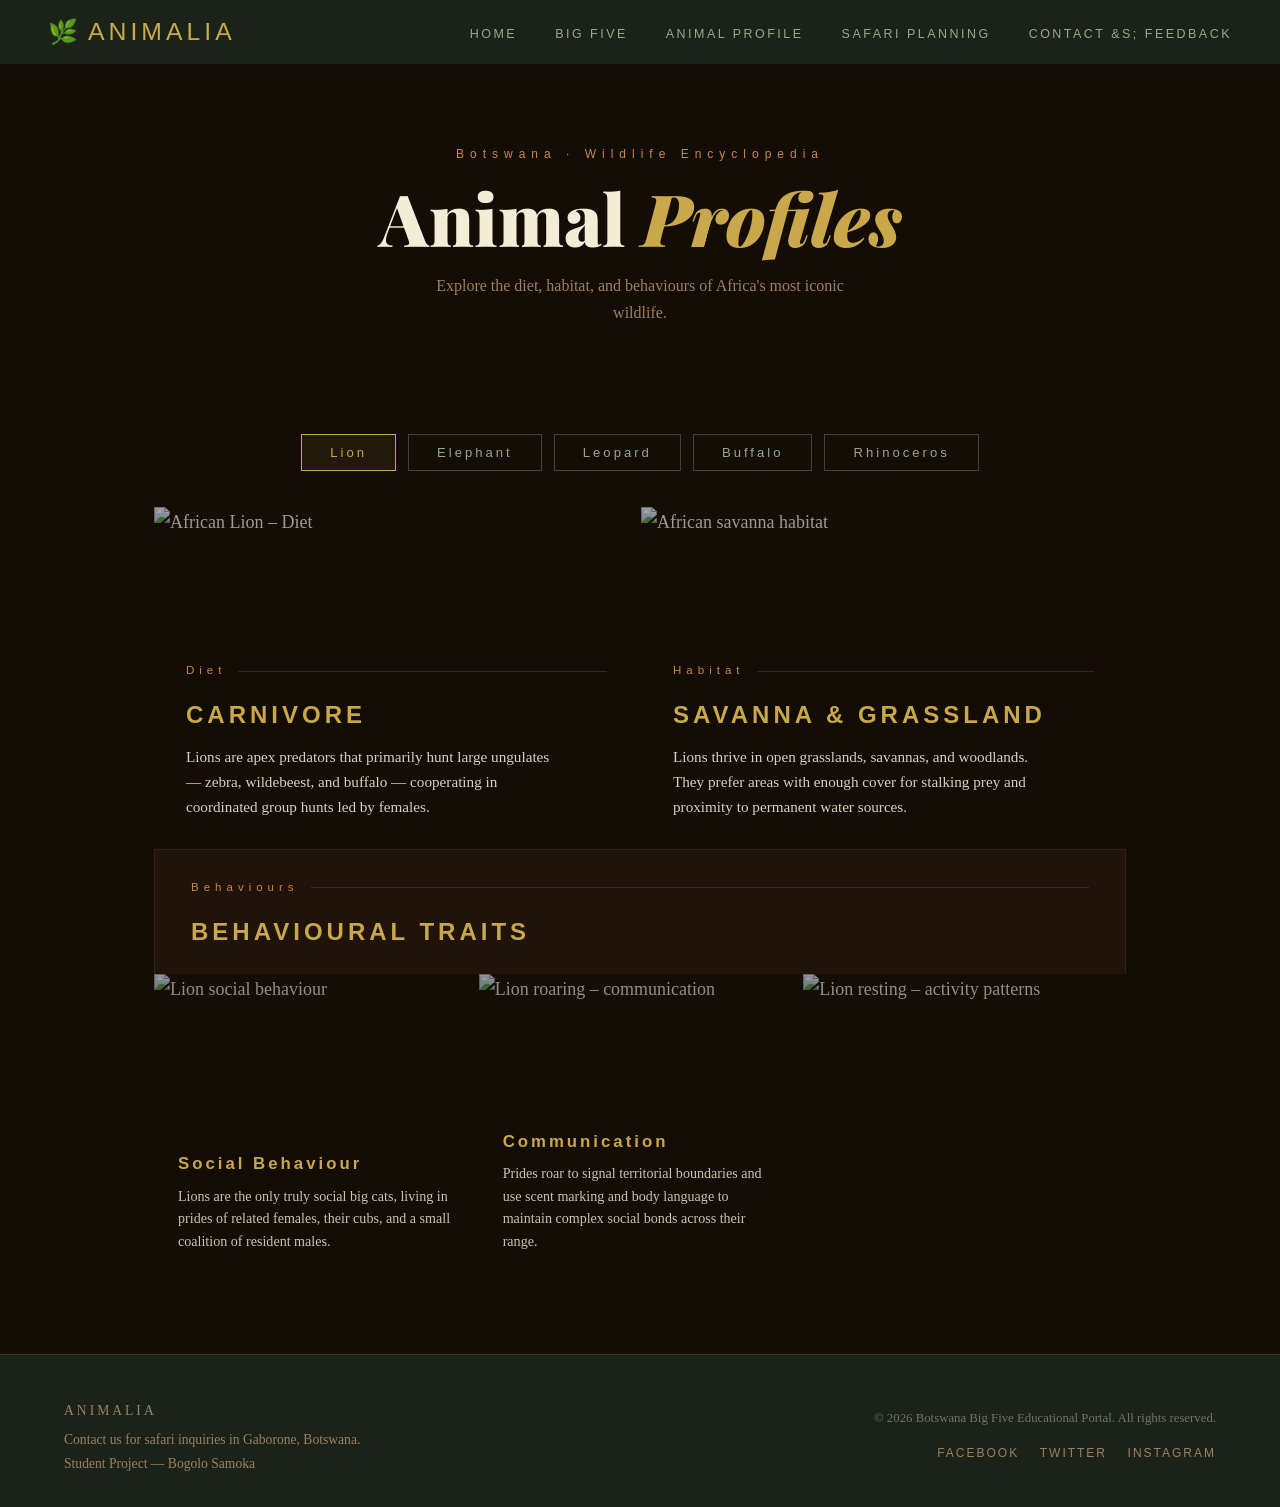
==== commit 44be19cf: "Update animalprofile.html" ====
--- a/animalprofile.html
+++ b/animalprofile.html
@@ -5,7 +5,7 @@
   <meta name="viewport" content="width=device-width, initial-scale=1.0">
   <title>Animal Profile | Animalia</title>
   <link rel="stylesheet" href="animalprofile.css">
-  <link href="https://fonts.googleapis.com/css2?family=Playfair+Display:ital,wght@0,400;0,600;0,700;1,400&family=Jost:wght@300;400;500;600&display=swap" rel="stylesheet">
+  <link href="https://fonts.googleapis.com/css2?family=Playfair+Display:ital,wght@0,400;0,600;0,700;1,400;1,600&family=Jost:wght@300;400;500;600&display=swap" rel="stylesheet">
   
 </head>
 <body>
@@ -22,7 +22,7 @@
         <li><a href="bigfive.html">Big Five</a></li>
         <li><a href="animalprofile.html">Animal Profile</a></li>
         <li><a href="safari.html">Safari Planning</a></li>
-        <li><a href="contact.html">Contact</a></li>
+        <li><a href="contact.html">Contact &amps; Feedback</a></li>
       </ul>
     </nav>
   </header>
--- a/animalprofile.css
+++ b/animalprofile.css
@@ -396,42 +396,50 @@
 
 footer {
   background: #1b2319;
-  border-top: 1px solid rgba(200, 168, 75, 0.18);
+  border-top: 1px solid rgba(200, 135, 74, 0.2);
   padding: 44px 5vw 32px;
   display: flex;
-  flex-direction: column;
   align-items: center;
-  gap: 18px;
-  text-align: center;
-}
-
-footer p {
+  justify-content: space-between;
+  flex-wrap: wrap;
+  gap: 16px;
+}
+
+.footer-brand {
+  font-size: 1.3rem;
+  color: #c8a84b;
+  letter-spacing: 3px;
+  text-transform: uppercase;
+  margin-bottom: 6px;
+}
+
+.footer-left p {
   font-size: 0.85rem;
   color: #9C8060;
-  font-weight: 300;
-}
-
-footer p strong {
-  color: #C8a84b;
-  font-weight: 600;
-}
-
-#social-links {
-  display: flex;
-  gap: 24px;
+}
+
+.footer-right {
+  text-align: right;
+}
+
+.footer-right p {
+  font-size: 0.8rem;
+  color: rgba(245, 236, 215, 0.4);
+  margin-bottom: 6px;
 }
 
 #social-links a {
-  font-family: 'Bebas Neue', sans-serif;
+  color: #9C8060;
+  text-decoration: none;
   font-size: 0.75rem;
   letter-spacing: 2px;
-  color: #9C8060;
-  text-decoration: none;
+  text-transform: uppercase;
+  margin-left: 16px;
   transition: color 0.3s;
 }
 
 #social-links a:hover {
-  color: #C8a84b;
+  color:  #c8a84b;
 }
 
 /* ==========================================================================
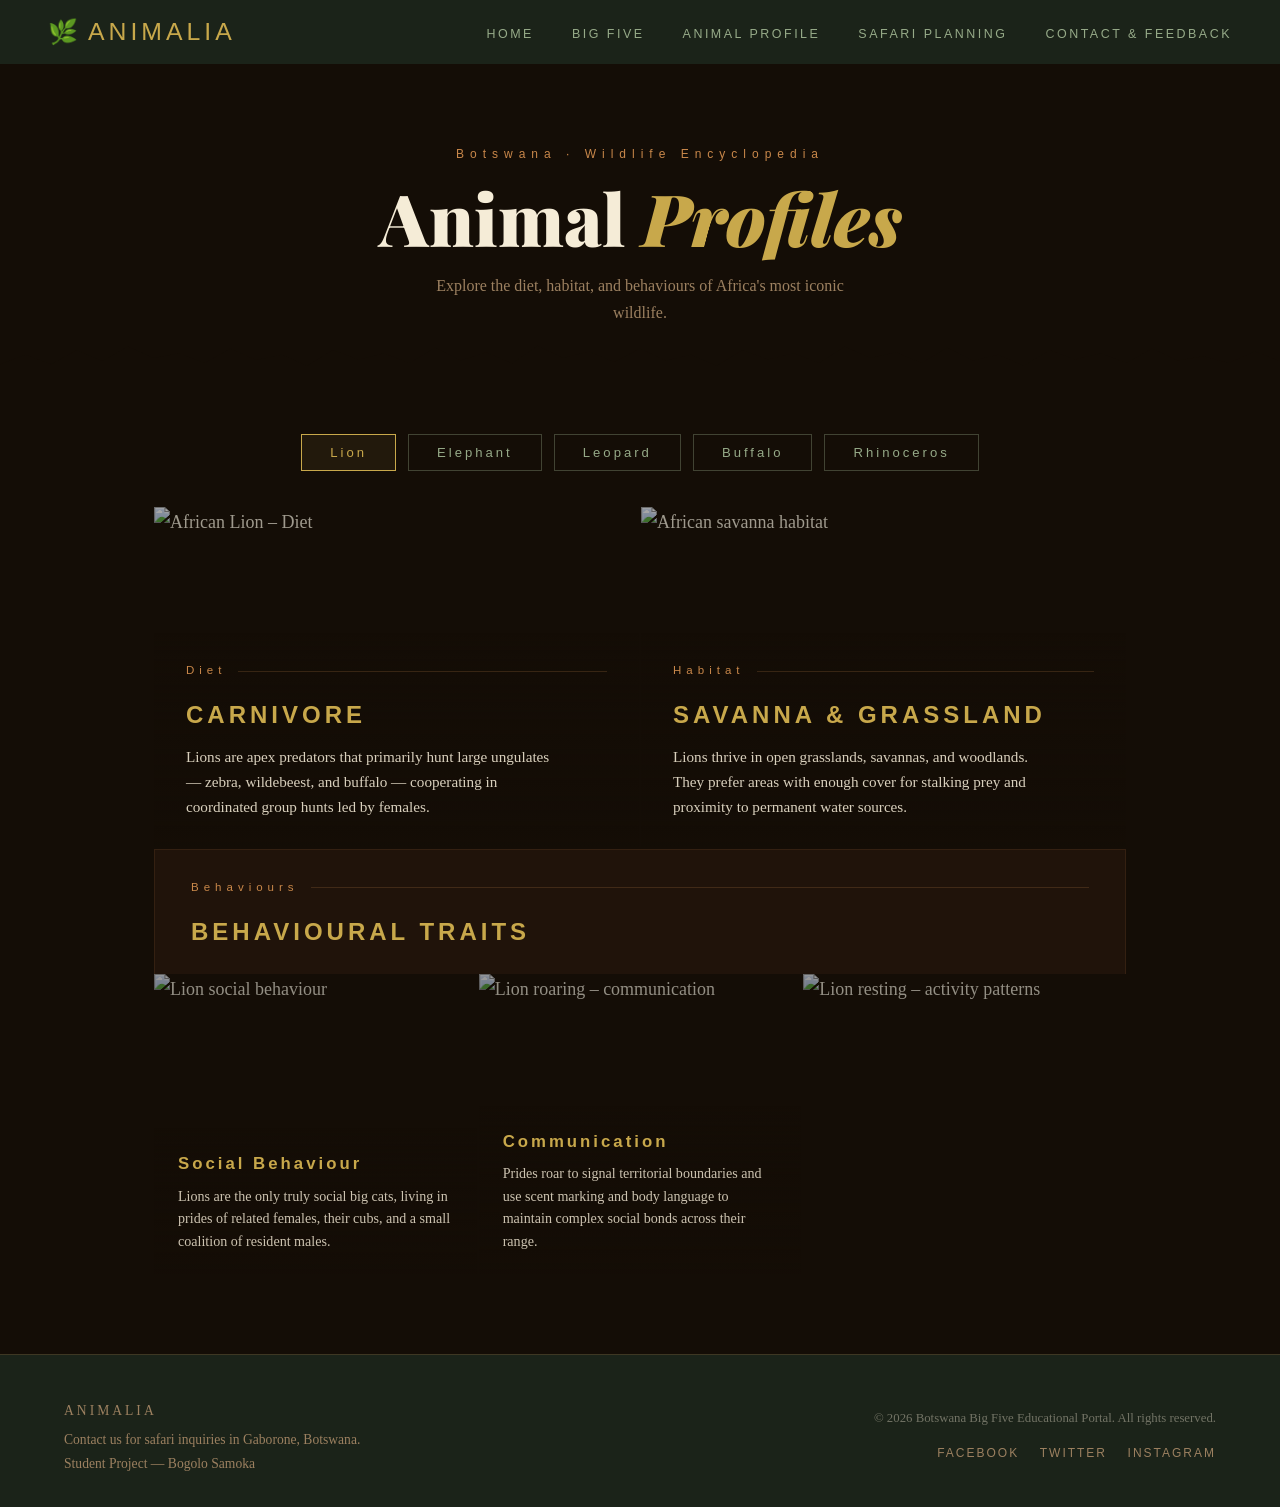
==== commit 80b4e94c: "Update animalprofile.html" ====
--- a/animalprofile.html
+++ b/animalprofile.html
@@ -22,7 +22,7 @@
         <li><a href="bigfive.html">Big Five</a></li>
         <li><a href="animalprofile.html">Animal Profile</a></li>
         <li><a href="safari.html">Safari Planning</a></li>
-        <li><a href="contact.html">Contact &amps; Feedback</a></li>
+        <li><a href="contact.html">Contact &amp; Feedback</a></li>
       </ul>
     </nav>
   </header>
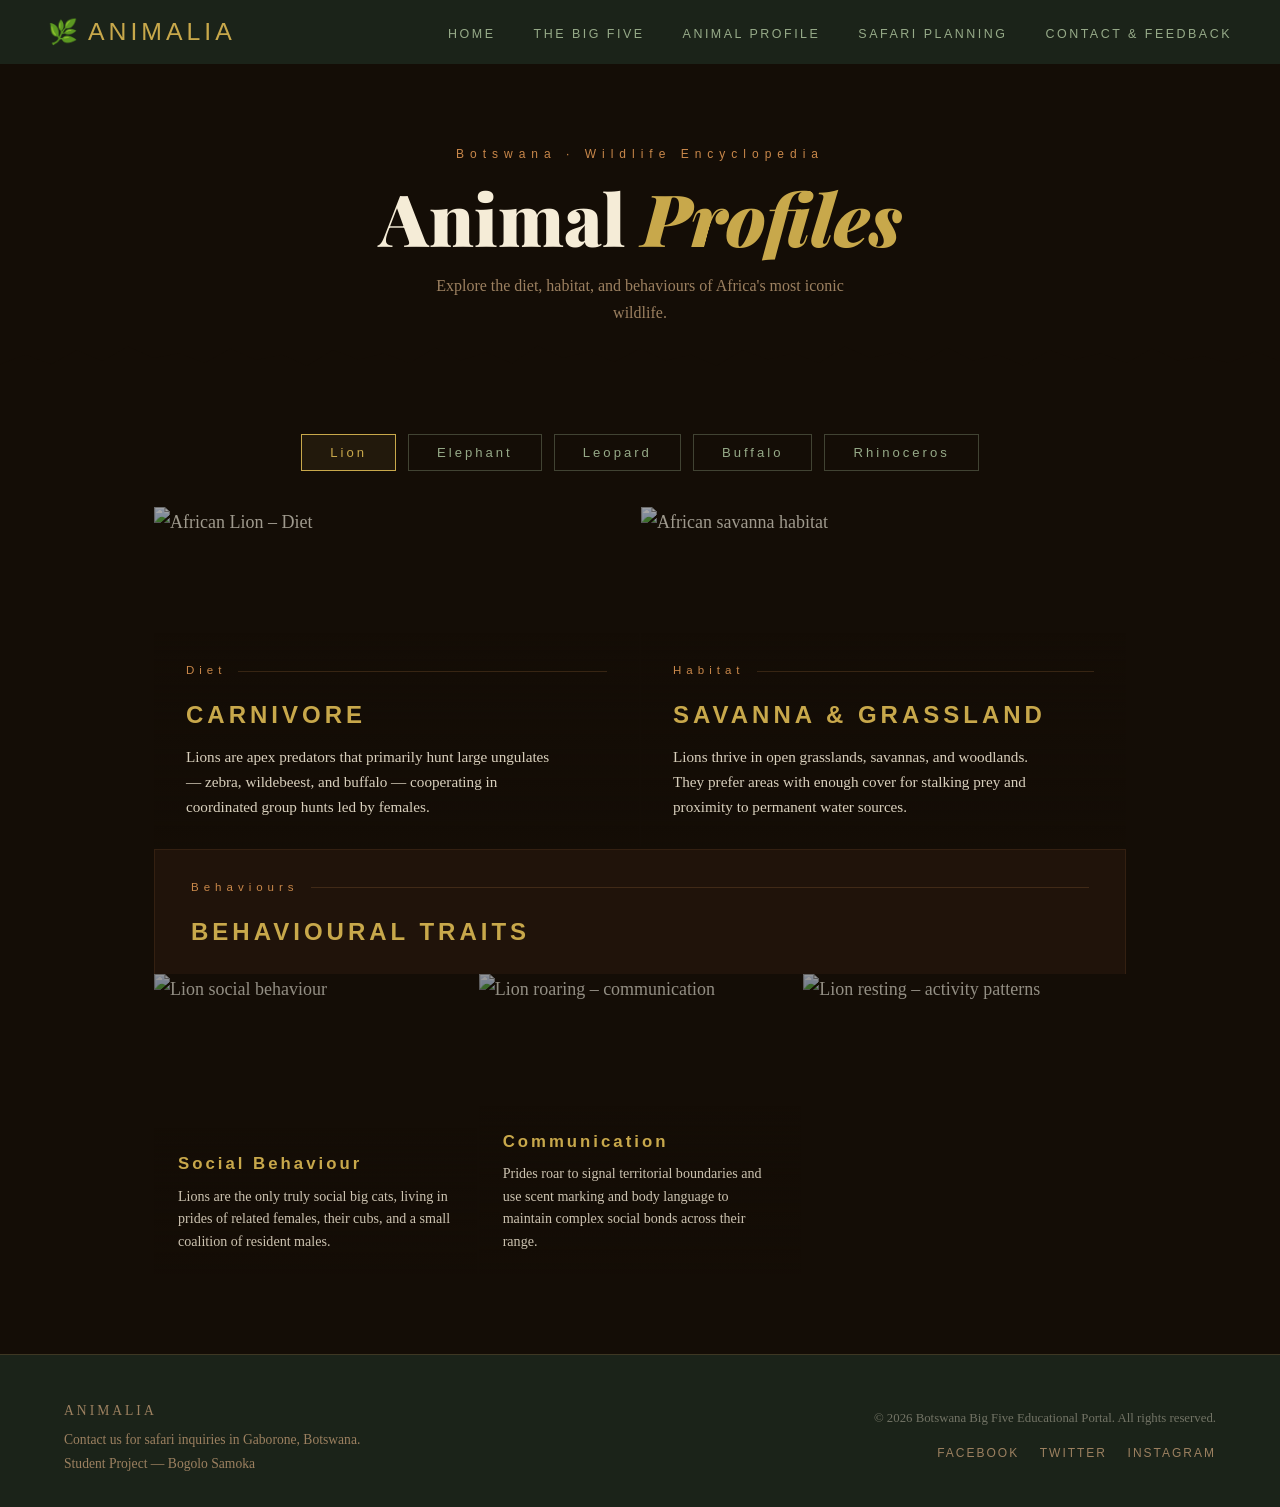
==== commit edb5f526: "Update animalprofile.html" ====
--- a/animalprofile.html
+++ b/animalprofile.html
@@ -19,7 +19,7 @@
     <nav id="main-navigation">
       <ul>
         <li><a href="index.html">Home</a></li>
-        <li><a href="bigfive.html">Big Five</a></li>
+        <li><a href="bigfive.html">The Big Five</a></li>
         <li><a href="animalprofile.html">Animal Profile</a></li>
         <li><a href="safari.html">Safari Planning</a></li>
         <li><a href="contact.html">Contact &amp; Feedback</a></li>
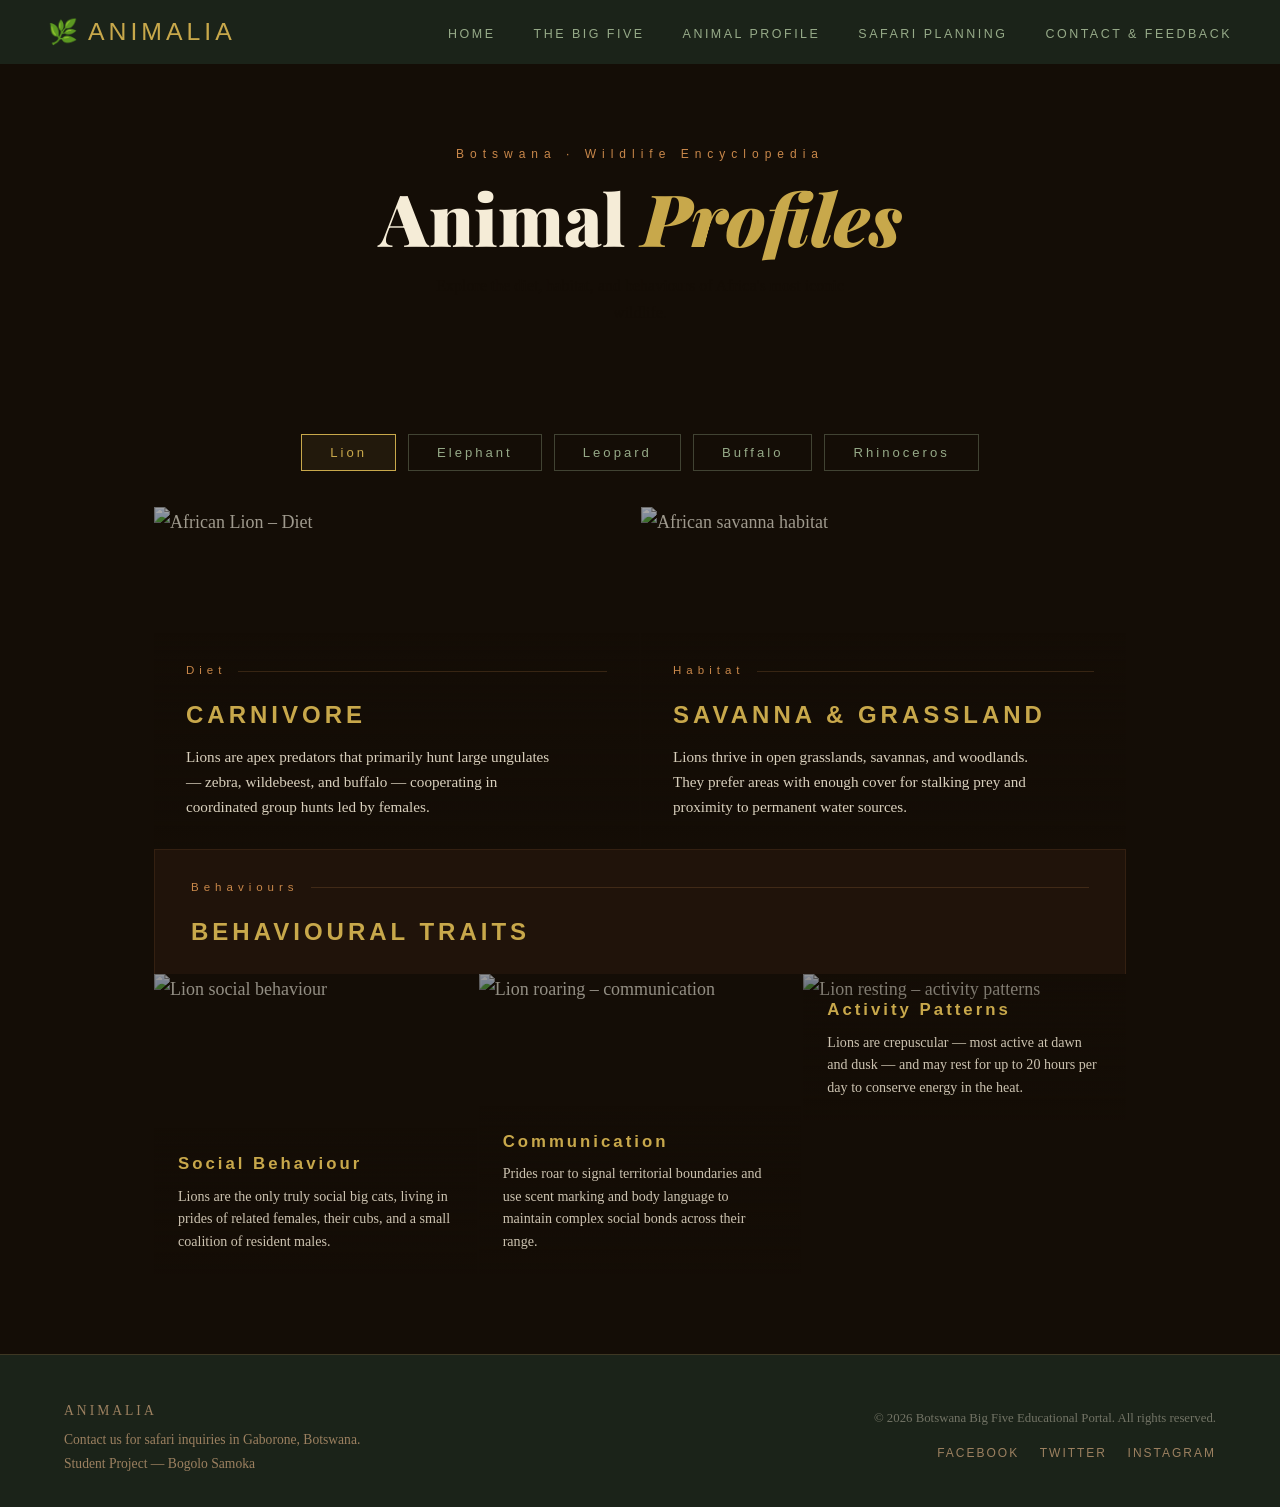
==== commit 82764831: "Update animalprofile.html" ====
--- a/animalprofile.html
+++ b/animalprofile.html
@@ -16,7 +16,7 @@
       <span class="leaf-icon">🌿</span>
       <h1>Animalia</h1>
     </div>
-    <nav id="main-navigation">
+    <nav id="mainNav">
       <ul>
         <li><a href="index.html">Home</a></li>
         <li><a href="bigfive.html">The Big Five</a></li>
@@ -50,8 +50,7 @@
 
       <div class="info-row">
         <article id="lion-diet" class="info-card">
-          <img src="https://www.krugerpark.co.za/images/male-lion-shem-compion-786x500.jpg?t=1779124045"
-               alt="African Lion – Diet" loading="lazy">
+          <img src="https://www.krugerpark.co.za/images/male-lion-shem-compion-786x500.jpg?t=1779124045"alt="African Lion – Diet" loading="lazy">
           <div class="info-card-body">
             <div class="section-label">Diet</div>
             <h3>CARNIVORE</h3>
@@ -60,8 +59,7 @@
         </article>
 
         <article id="lion-habitat" class="info-card">
-          <img src="https://www.krugerpark.co.za/images/male-lion-shem-compion-786x500.jpg?t=1779124045"
-               alt="African savanna habitat" loading="lazy">
+          <img src="https://www.krugerpark.co.za/images/male-lion-shem-compion-786x500.jpg?t=1779124045"alt="African savanna habitat" loading="lazy">
           <div class="info-card-body">
             <div class="section-label">Habitat</div>
             <h3>SAVANNA &amp; GRASSLAND</h3>
@@ -77,27 +75,21 @@
         </div>
         <div class="behaviours-grid">
           <div class="behaviour-card">
-            <img src="https://www.krugerpark.co.za/images/male-lion-shem-compion-786x500.jpg?t=1779124045"
-                 alt="Lion social behaviour" loading="lazy">
+            <img src="https://www.krugerpark.co.za/images/male-lion-shem-compion-786x500.jpg?t=1779124045"alt="Lion social behaviour" loading="lazy">
             <div class="behaviour-card-body">
               <h4>Social Behaviour</h4>
               <p>Lions are the only truly social big cats, living in prides of related females, their cubs, and a small coalition of resident males.</p>
             </div>
           </div>
           <div class="behaviour-card">
-            <img src="https://www.krugerpark.co.za/images/male-lion-shem-compion-786x500.jpg?t=1779124045"
-                 alt="Lion roaring – communication" loading="lazy">
+            <img src="https://www.krugerpark.co.za/images/male-lion-shem-compion-786x500.jpg?t=1779124045"alt="Lion roaring – communication" loading="lazy">
             <div class="behaviour-card-body">
               <h4>Communication</h4>
               <p>Prides roar to signal territorial boundaries and use scent marking and body language to maintain complex social bonds across their range.</p>
             </div>
           </div>
           <div class="behaviour-card">
-            <img src="https://upload.wikimedia.org/wikipedia/commons/thumb/a/a7/Camponotus_flavomarginatus_ant.jpg/800px-Camponotus_flavomarginatus_ant.jpg"
-                 alt="Lion resting – activity patterns" loading="lazy"
-                 onerror="this.src='https://upload.wikimedia.org/wikipedia/commons/thumb/b/b2/Lion_waiting_in_Namibia.jpg/800px-Lion_waiting_in_Namibia.jpg'">
-            <img src="https://www.krugerpark.co.za/images/male-lion-shem-compion-786x500.jpg?t=1779124045g"
-                 alt="Lion resting – activity patterns" loading="lazy" style="position:absolute;inset:0;z-index:0;">
+            <img src="https://www.krugerpark.co.za/images/male-lion-shem-compion-786x500.jpg?t=1779124045g"alt="Lion resting – activity patterns" loading="lazy" style="position:absolute;inset:0;z-index:0;">
             <div class="behaviour-card-body" style="z-index:2;position:relative;">
               <h4>Activity Patterns</h4>
               <p>Lions are crepuscular — most active at dawn and dusk — and may rest for up to 20 hours per day to conserve energy in the heat.</p>
@@ -112,8 +104,7 @@
 
       <div class="info-row">
         <article class="info-card">
-          <img src="https://www.krugerpark.co.za/images/elephant-bathing-roger-delaharpe-590x390.jpg?t=1779137424"
-               alt="African Elephant feeding" loading="lazy">
+          <img src="https://www.krugerpark.co.za/images/elephant-bathing-roger-delaharpe-590x390.jpg?t=1779137424"alt="African Elephant feeding" loading="lazy">
           <div class="info-card-body">
             <div class="section-label">Diet</div>
             <h3>HERBIVORE</h3>
@@ -122,8 +113,7 @@
         </article>
 
         <article class="info-card">
-          <img src="https://www.krugerpark.co.za/images/elephant-bathing-roger-delaharpe-590x390.jpg?t=1779137424"
-               alt="Elephant in savanna habitat" loading="lazy">
+          <img src="https://www.krugerpark.co.za/images/elephant-bathing-roger-delaharpe-590x390.jpg?t=1779137424"alt="Elephant in savanna habitat" loading="lazy">
           <div class="info-card-body">
             <div class="section-label">Habitat</div>
             <h3>DIVERSE LANDSCAPES</h3>
@@ -139,24 +129,21 @@
         </div>
         <div class="behaviours-grid">
           <div class="behaviour-card">
-            <img src="https://www.krugerpark.co.za/images/elephant-bathing-roger-delaharpe-590x390.jpg?t=1779137424"
-                 alt="Elephant herd – social behaviour" loading="lazy">
+            <img src="https://www.krugerpark.co.za/images/elephant-bathing-roger-delaharpe-590x390.jpg?t=1779137424"alt="Elephant herd – social behaviour" loading="lazy">
             <div class="behaviour-card-body">
               <h4>Social Behaviour</h4>
               <p>Elephants live in matriarchal herds led by the oldest female. Family bonds are intense — herds cooperate in raising calves and defending against predators.</p>
             </div>
           </div>
           <div class="behaviour-card">
-            <img src="https://www.krugerpark.co.za/images/elephant-bathing-roger-delaharpe-590x390.jpg?t=1779137424"
-                 alt="Elephants communicating" loading="lazy">
+            <img src="https://www.krugerpark.co.za/images/elephant-bathing-roger-delaharpe-590x390.jpg?t=1779137424"alt="Elephants communicating" loading="lazy">
             <div class="behaviour-card-body">
               <h4>Communication</h4>
               <p>Elephants communicate through low-frequency infrasound rumbles that travel kilometres, as well as touch, visual signals, and chemical cues.</p>
             </div>
           </div>
           <div class="behaviour-card">
-            <img src="https://www.krugerpark.co.za/images/elephant-bathing-roger-delaharpe-590x390.jpg?t=1779137424"
-                 alt="Elephant activity patterns" loading="lazy">
+            <img src="https://www.krugerpark.co.za/images/elephant-bathing-roger-delaharpe-590x390.jpg?t=1779137424"alt="Elephant activity patterns" loading="lazy">
             <div class="behaviour-card-body">
               <h4>Activity Patterns</h4>
               <p>Largely diurnal but also active at night, elephants migrate seasonally following rainfall and vegetation, covering vast distances across borders.</p>
@@ -171,8 +158,7 @@
 
       <div class="info-row">
         <article class="info-card">
-          <img src="https://www.krugerpark.co.za/images/leopard-stalking-shem-compion-590x390.jpg?t=1778982973"
-               alt="Leopard hunting" loading="lazy">
+          <img src="https://www.krugerpark.co.za/images/leopard-stalking-shem-compion-590x390.jpg?t=1778982973"alt="Leopard hunting" loading="lazy">
           <div class="info-card-body">
             <div class="section-label">Diet</div>
             <h3>OPPORTUNISTIC CARNIVORE</h3>
@@ -181,8 +167,7 @@
         </article>
 
         <article class="info-card">
-          <img src="https://www.krugerpark.co.za/images/leopard-stalking-shem-compion-590x390.jpg?t=1778982973"
-               alt="Leopard forest habitat" loading="lazy">
+          <img src="https://www.krugerpark.co.za/images/leopard-stalking-shem-compion-590x390.jpg?t=1778982973"alt="Leopard forest habitat" loading="lazy">
           <div class="info-card-body">
             <div class="section-label">Habitat</div>
             <h3>ADAPTABLE TERRAIN</h3>
@@ -198,24 +183,21 @@
         </div>
         <div class="behaviours-grid">
           <div class="behaviour-card">
-            <img src="https://www.krugerpark.co.za/images/leopard-stalking-shem-compion-590x390.jpg?t=1778982973"
-                 alt="Solitary leopard" loading="lazy">
+            <img src="https://www.krugerpark.co.za/images/leopard-stalking-shem-compion-590x390.jpg?t=1778982973"alt="Solitary leopard" loading="lazy">
             <div class="behaviour-card-body">
               <h4>Social Behaviour</h4>
               <p>Fiercely solitary and territorial, leopards overlap home ranges only briefly to mate. Females raise cubs alone for up to two years.</p>
             </div>
           </div>
           <div class="behaviour-card">
-            <img src="https://www.krugerpark.co.za/images/leopard-stalking-shem-compion-590x390.jpg?t=1778982973"
-                 alt="Leopard scent marking" loading="lazy">
+            <img src="https://www.krugerpark.co.za/images/leopard-stalking-shem-compion-590x390.jpg?t=1778982973"alt="Leopard scent marking" loading="lazy">
             <div class="behaviour-card-body">
               <h4>Communication</h4>
               <p>Leopards communicate through rasping cough-like calls, scent deposits on trees, and scratch marks to advertise territory and reproductive status.</p>
             </div>
           </div>
           <div class="behaviour-card">
-            <img src="https://www.krugerpark.co.za/images/leopard-stalking-shem-compion-590x390.jpg?t=1778982973"
-                 alt="Nocturnal leopard" loading="lazy">
+            <img src="https://www.krugerpark.co.za/images/leopard-stalking-shem-compion-590x390.jpg?t=1778982973"alt="Nocturnal leopard" loading="lazy">
             <div class="behaviour-card-body">
               <h4>Activity Patterns</h4>
               <p>Primarily nocturnal and crepuscular, leopards rest in dense vegetation or trees during the heat of the day, making them exceptionally difficult to spot.</p>
@@ -230,8 +212,7 @@
 
       <div class="info-row">
         <article class="info-card">
-          <img src="https://www.krugerpark.co.za/images/buffalo-roger-de-la-harpe-590x390.jpg?t=1778924191"
-               alt="African Buffalo grazing" loading="lazy">
+          <img src="https://www.krugerpark.co.za/images/buffalo-roger-de-la-harpe-590x390.jpg?t=1778924191"alt="African Buffalo grazing" loading="lazy">
           <div class="info-card-body">
             <div class="section-label">Diet</div>
             <h3>BULK GRAZER</h3>
@@ -240,8 +221,7 @@
         </article>
 
         <article class="info-card">
-          <img src="https://www.krugerpark.co.za/images/buffalo-roger-de-la-harpe-590x390.jpg?t=1778924191"
-               alt="Buffalo grassland habitat" loading="lazy">
+          <img src="https://www.krugerpark.co.za/images/buffalo-roger-de-la-harpe-590x390.jpg?t=1778924191"alt="Buffalo grassland habitat" loading="lazy">
           <div class="info-card-body">
             <div class="section-label">Habitat</div>
             <h3>FLOODPLAINS &amp; WOODLAND</h3>
@@ -257,24 +237,21 @@
         </div>
         <div class="behaviours-grid">
           <div class="behaviour-card">
-            <img src="https://www.krugerpark.co.za/images/buffalo-roger-de-la-harpe-590x390.jpg?t=1778924191"
-                 alt="Buffalo herd" loading="lazy">
+            <img src="https://www.krugerpark.co.za/images/buffalo-roger-de-la-harpe-590x390.jpg?t=1778924191"alt="Buffalo herd" loading="lazy">
             <div class="behaviour-card-body">
               <h4>Social Behaviour</h4>
               <p>Buffalo form massive herds of hundreds to thousands, displaying remarkable collective decision-making — the herd "votes" on direction of travel by standing and gazing.</p>
             </div>
           </div>
           <div class="behaviour-card">
-            <img src="https://www.krugerpark.co.za/images/buffalo-roger-de-la-harpe-590x390.jpg?t=1778924191"
-                 alt="Buffalo communication" loading="lazy">
+            <img src="https://www.krugerpark.co.za/images/buffalo-roger-de-la-harpe-590x390.jpg?t=1778924191"alt="Buffalo communication" loading="lazy">
             <div class="behaviour-card-body">
               <h4>Communication</h4>
               <p>Buffalo communicate using a range of bellows, grunts, and body postures. Alarm calls trigger rapid defensive formations to protect calves from predators.</p>
             </div>
           </div>
           <div class="behaviour-card">
-            <img src="https://www.krugerpark.co.za/images/buffalo-roger-de-la-harpe-590x390.jpg?t=1778924191"
-                 alt="Buffalo wallowing" loading="lazy">
+            <img src="https://www.krugerpark.co.za/images/buffalo-roger-de-la-harpe-590x390.jpg?t=1778924191"alt="Buffalo wallowing" loading="lazy">
             <div class="behaviour-card-body">
               <h4>Activity Patterns</h4>
               <p>Mainly crepuscular grazers, buffalo wallow in mud and water during the heat of the day — a behaviour that regulates body temperature and removes parasites.</p>
@@ -289,8 +266,7 @@
 
       <div class="info-row">
         <article class="info-card">
-          <img src="https://www.krugerpark.co.za/images/rhino-family-roger-delaharpe-590x390.jpg?t=1779097775"
-               alt="Black Rhinoceros browsing" loading="lazy">
+          <img src="https://www.krugerpark.co.za/images/rhino-family-roger-delaharpe-590x390.jpg?t=1779097775"alt="Black Rhinoceros browsing" loading="lazy">
           <div class="info-card-body">
             <div class="section-label">Diet</div>
             <h3>BROWSER</h3>
@@ -299,8 +275,7 @@
         </article>
 
         <article class="info-card">
-          <img src="https://www.krugerpark.co.za/images/rhino-family-roger-delaharpe-590x390.jpg?t=1779097775"
-               alt="Rhino in scrubland habitat" loading="lazy">
+          <img src="https://www.krugerpark.co.za/images/rhino-family-roger-delaharpe-590x390.jpg?t=1779097775"alt="Rhino in scrubland habitat" loading="lazy">
           <div class="info-card-body">
             <div class="section-label">Habitat</div>
             <h3>BUSHVELD &amp; THORNBUSH</h3>
@@ -316,24 +291,21 @@
         </div>
         <div class="behaviours-grid">
           <div class="behaviour-card">
-            <img src="https://www.krugerpark.co.za/images/rhino-family-roger-delaharpe-590x390.jpg?t=1779097775"
-                 alt="Solitary rhino" loading="lazy">
+            <img src="https://www.krugerpark.co.za/images/rhino-family-roger-delaharpe-590x390.jpg?t=1779097775"alt="Solitary rhino" loading="lazy">
             <div class="behaviour-card-body">
               <h4>Social Behaviour</h4>
               <p>Black rhinos are largely solitary and territorial. Mothers and calves form the only lasting bond, with calves remaining dependent for two to three years.</p>
             </div>
           </div>
           <div class="behaviour-card">
-            <img src="https://www.krugerpark.co.za/images/rhino-family-roger-delaharpe-590x390.jpg?t=1779097775"
-                 alt="Rhino scent marking" loading="lazy">
+            <img src="https://www.krugerpark.co.za/images/rhino-family-roger-delaharpe-590x390.jpg?t=1779097775" alt="Rhino scent marking" loading="lazy">
             <div class="behaviour-card-body">
               <h4>Communication</h4>
               <p>Rhinos rely heavily on scent — using dung middens and urine spraying to communicate territory, sex, and reproductive state to other individuals.</p>
             </div>
           </div>
           <div class="behaviour-card">
-            <img src="https://www.krugerpark.co.za/images/rhino-family-roger-delaharpe-590x390.jpg?t=1779097775"
-                 alt="Rhino wallowing" loading="lazy">
+            <img src="https://www.krugerpark.co.za/images/rhino-family-roger-delaharpe-590x390.jpg?t=1779097775"alt="Rhino wallowing" loading="lazy">
             <div class="behaviour-card-body">
               <h4>Activity Patterns</h4>
               <p>Rhinos are most active at night and during cooler morning and evening hours, spending midday wallowing in mud holes to stay cool and protect against insects.</p>
--- a/animalprofile.css
+++ b/animalprofile.css
@@ -17,6 +17,11 @@
 
 body {
   background-color: #140D06;
+  background-image: url('https://upload.wikimedia.org/wikipedia/commons/1/13/African_buffalo_%28Syncerus_caffer_caffer%29_male_with_cattle_egret.jpg');
+  background-attachment: fixed;
+  background-size: cover;
+  background-position: center;
+   
   color: #F5ECD7;
   font-family: 'Cormorant Garamond', Georgia, serif;
   font-size: 18px;
@@ -123,7 +128,6 @@
   text-align: center;
   padding: 80px 5vw 60px;
   background:
-    linear-gradient(to bottom, rgba(20, 13, 6, 0.3) 0%, rgba(20, 13, 6, 0.9) 100%),
     radial-gradient(ellipse at 50% 30%, #2a3d1e 0%, #1a2318 50%, #140D06 100__);
   overflow: hidden;
 }
@@ -136,7 +140,7 @@
   right: 0;
   height: 48px;
   background:  #140D06;
-  clip-path: polygon(0 100%, 0 55%, 2% 35%, 4% 55%, 6% 25%, 8% 48%, 10% 18%, 12% 42%, 14% 32%, 16% 52%, 18% 22%, 20% 46%, 22% 35%, 24% 58%, 26% 25%, 28% 45%, 30% 32%, 32% 52%, 34% 20%, 36% 47%, 38% 30%, 40% 53%, 42% 16%, 44% 42%, 46% 28%, 48% 50%, 50% 22%, 52% 47%, 54% 35%, 56% 58%, 58% 25%, 60% 45%, 62% 32%, 64% 52%, 66% 18%, 68% 42%, 70% 30%, 72% 52%, 74% 20%, 76% 47%, 78% 35%, 80% 58%, 82% 25%, 84% 45%, 86% 32%, 88% 52%, 90% 22%, 92% 47%, 94% 38%, 96% 52%, 98% 28%, 100% 48%, 100% 100%);
+  
 }
 
 .hero-tag {
@@ -164,7 +168,7 @@
 
 .hero-sub {
   font-size: 1rem;
-  color: #9C8060;
+  color: #140D06;
   font-weight: 300;
   max-width: 460px;
   margin: 0 auto;
